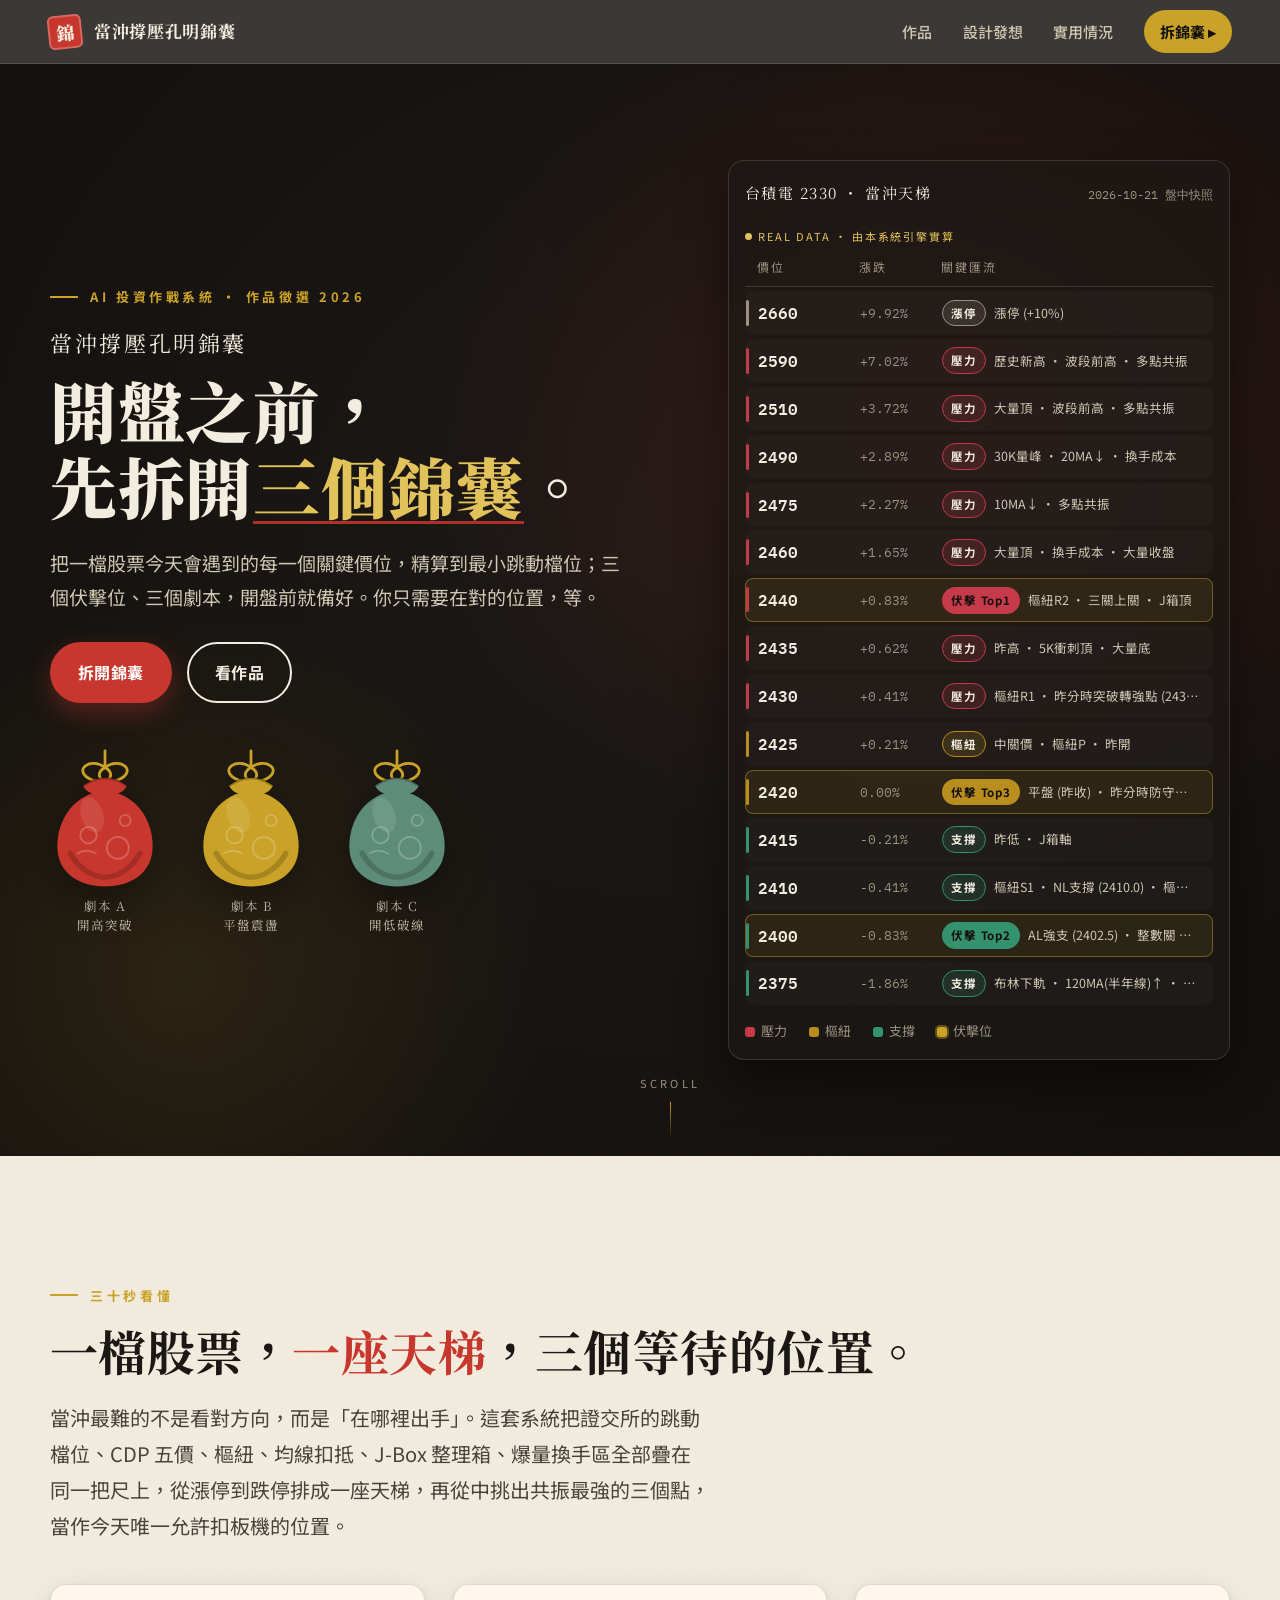
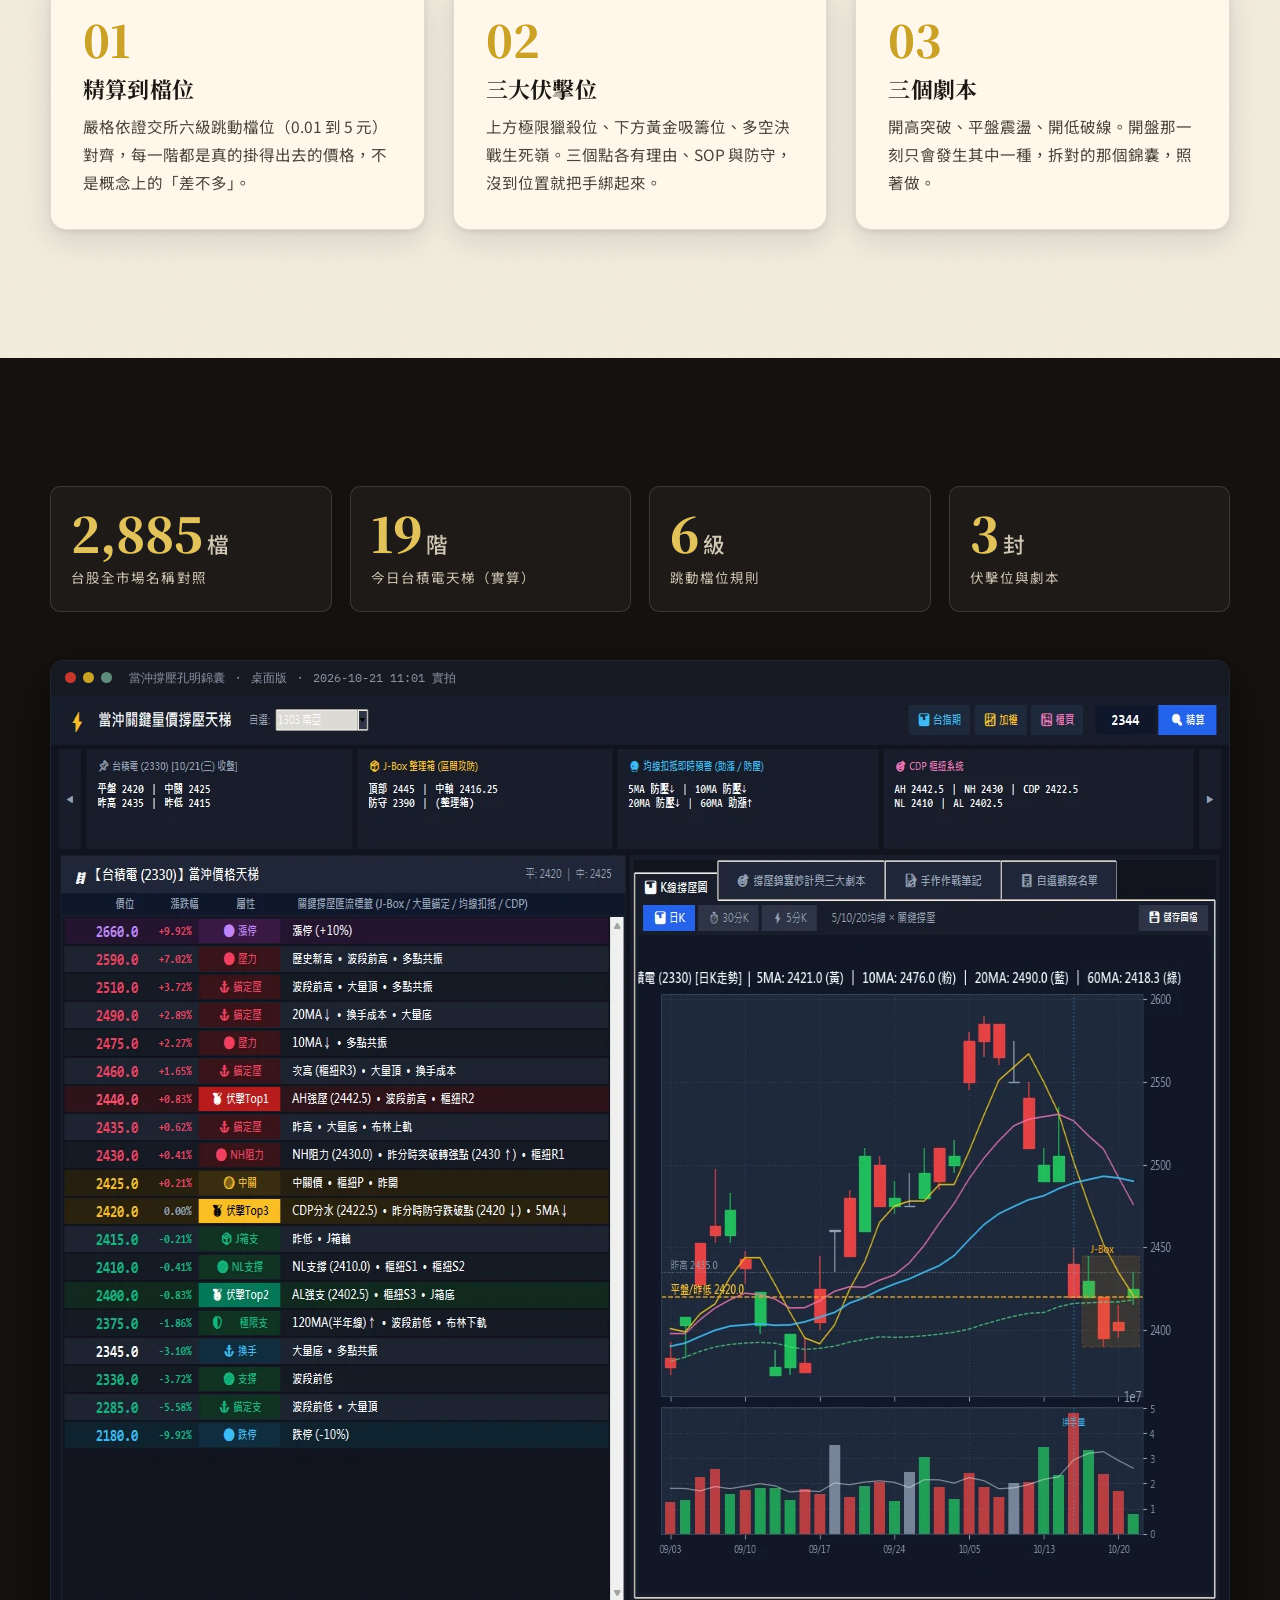
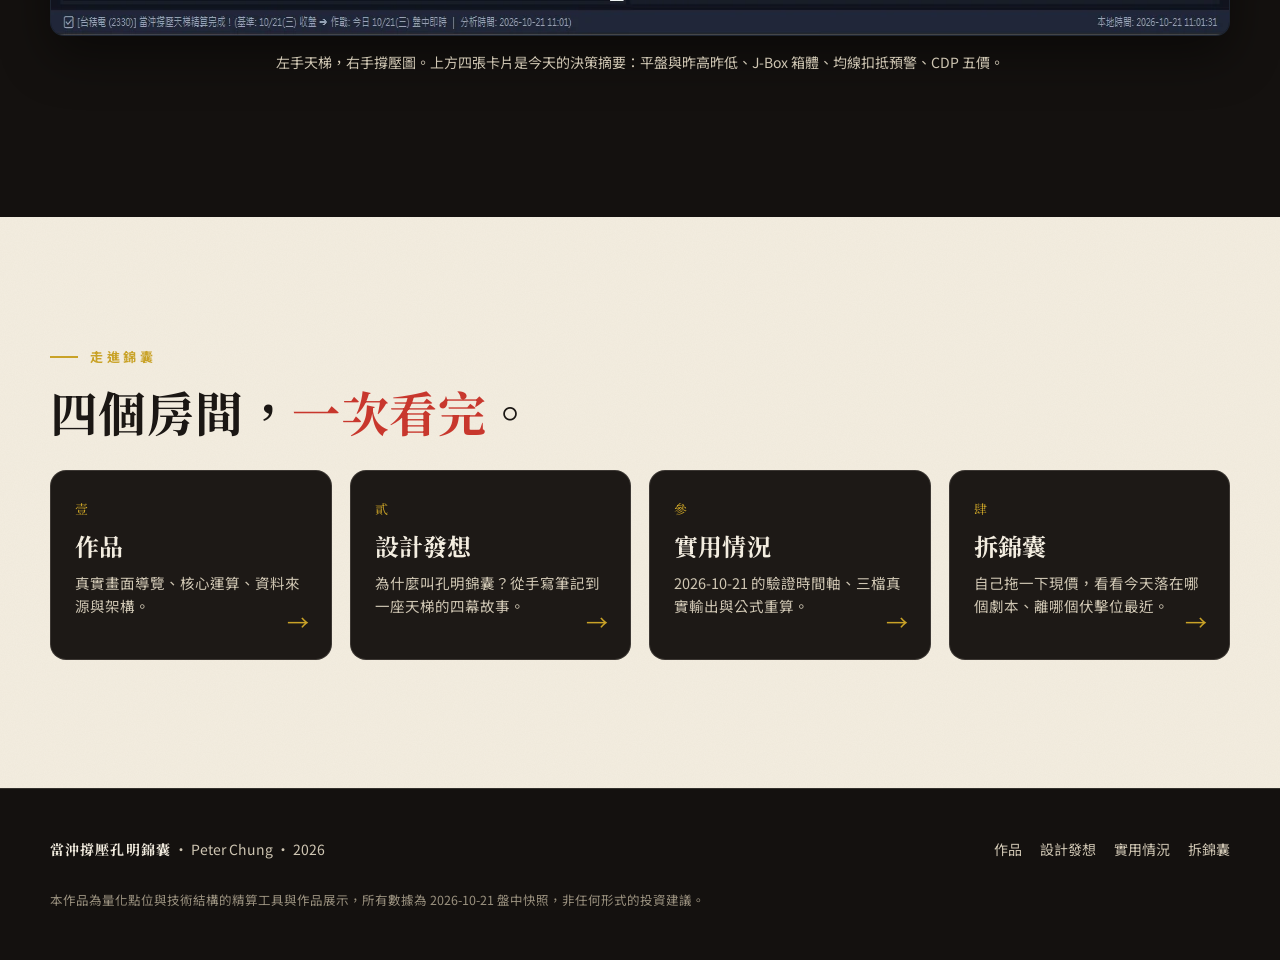
==== index.html @ 6f2b3c88 "當沖撐壓孔明錦囊：作品徵選網站首版 Co-Authored-By: Claude Fable 5.1 <noreply@anthropic.com>" ====
<!doctype html>
<html lang="zh-Hant">
<head>
  <meta charset="utf-8">
  <meta name="viewport" content="width=device-width, initial-scale=1">
  <title>當沖撐壓孔明錦囊</title>
  <meta name="description" content="開盤之前，先拆開三個錦囊。把台股當沖的關鍵價位精算到最小跳動檔位，三大伏擊位、三個劇本，開盤前就備好。Peter Chung 作品。">
  <meta property="og:type" content="website">
  <meta property="og:title" content="當沖撐壓孔明錦囊｜開盤之前，先拆開三個錦囊">
  <meta property="og:description" content="把台股當沖的關鍵價位精算到最小跳動檔位；三大伏擊位、三個劇本，開盤前就備好。">
  <meta property="og:image" content="https://jszhongisbest.github.io/kongming-pouch/assets/img/og.png">
  <meta property="og:url" content="https://jszhongisbest.github.io/kongming-pouch/">
  <meta name="twitter:card" content="summary_large_image">
  <meta name="theme-color" content="#14110f">
  <link rel="icon" href="favicon.svg" type="image/svg+xml">
  <link rel="preconnect" href="https://fonts.googleapis.com">
  <link rel="preconnect" href="https://fonts.gstatic.com" crossorigin>
  <link href="https://fonts.googleapis.com/css2?family=Noto+Serif+TC:wght@700;900&family=Noto+Sans+TC:wght@400;500;700&family=IBM+Plex+Mono:wght@400;500;600&display=swap" rel="stylesheet">
  <link rel="stylesheet" href="assets/css/style.css">
</head>
<body data-page="home">
<svg width="0" height="0" style="position:absolute" aria-hidden="true">
  <symbol id="pouch" viewBox="0 0 120 150">
    <path d="M60 6v16" stroke="#c9a227" stroke-width="3" stroke-linecap="round" fill="none"/>
    <path d="M60 24c-16-11-34 2-18 12 16 10 34-2 18-12zm0 0c16-11 34 2 18 12-16 10-34-2-18-12z" fill="none" stroke="#c9a227" stroke-width="3"/>
    <path d="M36 44q24-17 48 0q-5 11-24 11t-24-11z" fill="currentColor"/>
    <path d="M60 50c-34 2-52 32-52 60 0 30 24 44 52 44s52-14 52-44c0-28-18-58-52-60z" fill="currentColor"/>
    <path d="M36 44q24-17 48 0" fill="none" stroke="rgba(0,0,0,.28)" stroke-width="3"/>
    <path d="M22 118c10 18 26 26 38 26s28-8 38-26" fill="none" stroke="rgba(0,0,0,.18)" stroke-width="6" stroke-linecap="round"/>
    <g fill="none" stroke="rgba(255,255,255,.22)" stroke-width="2">
      <circle cx="42" cy="98" r="9"/><circle cx="74" cy="112" r="12"/><circle cx="82" cy="82" r="6"/><path d="M30 118q10-6 20 0" stroke-linecap="round"/>
    </g>
    <ellipse cx="46" cy="76" rx="12" ry="20" fill="rgba(255,255,255,.1)" transform="rotate(-18 46 76)"/>
  </symbol>
</svg>

<header class="nav">
  <a class="nav__brand" href="index.html"><span class="nav__seal">錦</span><span class="nav__name">當沖撐壓孔明錦囊</span></a>
  <nav class="nav__links" id="navLinks" aria-label="主選單">
    <a href="work.html" data-nav="work">作品</a>
    <a href="concept.html" data-nav="concept">設計發想</a>
    <a href="usage.html" data-nav="usage">實用情況</a>
    <a href="play.html" data-nav="play" class="nav__cta">拆錦囊 ▸</a>
  </nav>
  <button class="nav__burger" id="navBurger" aria-label="開啟選單" aria-expanded="false" aria-controls="navLinks"><span></span><span></span><span></span></button>
</header>
<div class="nav-spacer"></div>

<main>
  <!-- 封面 -->
  <section class="hero sec--ink">
    <div class="ink-blot" aria-hidden="true"></div>
    <div class="wrap hero__grid">
      <div>
        <p class="eyebrow">AI 投資作戰系統 ・ 作品徵選 2026</p>
        <p class="hero__name">當沖撐壓孔明錦囊</p>
        <h1 class="hero__title">
          <span class="line"><span>開盤之前，</span></span>
          <span class="line"><span>先拆開<em>三個錦囊</em>。</span></span>
        </h1>
        <p class="hero__sub">把一檔股票今天會遇到的每一個關鍵價位，精算到最小跳動檔位；三個伏擊位、三個劇本，開盤前就備好。你只需要在對的位置，等。</p>
        <div class="hero__cta">
          <a class="btn btn--cinnabar" href="play.html">拆開錦囊</a>
          <a class="btn btn--ghost" href="work.html">看作品</a>
        </div>
        <div class="pouches" aria-label="三個劇本">
          <div class="pouch-wrap"><svg class="pouch pouch--cinnabar"><use href="#pouch"/></svg><small>劇本 A<br>開高突破</small></div>
          <div class="pouch-wrap"><svg class="pouch pouch--gold"><use href="#pouch"/></svg><small>劇本 B<br>平盤震盪</small></div>
          <div class="pouch-wrap"><svg class="pouch pouch--celadon"><use href="#pouch"/></svg><small>劇本 C<br>開低破線</small></div>
        </div>
      </div>
      <div class="hero__ladder" aria-label="台積電當沖天梯">
        <div class="hero__ladder-title">台積電 2330 ・ 當沖天梯 <span>2026-10-21 盤中快照</span></div>
        <div class="tag-live" style="margin-bottom:10px"><i></i>REAL DATA ・ 由本系統引擎實算</div>
        <div class="ladder" data-ladder="2330" data-now data-delay="1200" data-limit="15" data-max-tags="3"></div>
        <div class="legend">
          <span><i style="background:var(--d-res)"></i>壓力</span>
          <span><i style="background:var(--d-piv)"></i>樞紐</span>
          <span><i style="background:var(--d-sup)"></i>支撐</span>
          <span><i style="background:var(--gold);box-shadow:0 0 0 2px rgba(201,162,39,.4)"></i>伏擊位</span>
        </div>
      </div>
    </div>
    <div class="scroll-hint" aria-hidden="true">SCROLL</div>
  </section>

  <!-- 三十秒看懂 -->
  <section class="sec sec--paper paper-tex">
    <div class="wrap">
      <p class="eyebrow reveal">三十秒看懂</p>
      <h2 class="sec-title reveal">一檔股票，<em>一座天梯</em>，三個等待的位置。</h2>
      <p class="lede reveal" data-delay="1">當沖最難的不是看對方向，而是「在哪裡出手」。這套系統把證交所的跳動檔位、CDP 五價、樞紐、均線扣抵、J-Box 整理箱、爆量換手區全部疊在同一把尺上，從漲停到跌停排成一座天梯，再從中挑出共振最強的三個點，當作今天唯一允許扣板機的位置。</p>
      <div class="grid grid--3" style="margin-top:40px">
        <div class="card feature reveal" data-delay="1">
          <span class="feature__num">01</span>
          <h3>精算到檔位</h3>
          <p>嚴格依證交所六級跳動檔位（0.01 到 5 元）對齊，每一階都是真的掛得出去的價格，不是概念上的「差不多」。</p>
        </div>
        <div class="card feature reveal" data-delay="2">
          <span class="feature__num">02</span>
          <h3>三大伏擊位</h3>
          <p>上方極限獵殺位、下方黃金吸籌位、多空決戰生死嶺。三個點各有理由、SOP 與防守，沒到位置就把手綁起來。</p>
        </div>
        <div class="card feature reveal" data-delay="3">
          <span class="feature__num">03</span>
          <h3>三個劇本</h3>
          <p>開高突破、平盤震盪、開低破線。開盤那一刻只會發生其中一種，拆對的那個錦囊，照著做。</p>
        </div>
      </div>
    </div>
  </section>

  <!-- 實拍與數字 -->
  <section class="sec sec--ink">
    <div class="wrap">
      <div class="stats reveal">
        <div class="stat"><div class="stat__v"><span data-count="2888">0</span><small>檔</small></div><div class="stat__k">台股全市場名稱對照</div></div>
        <div class="stat"><div class="stat__v"><span data-count="19">0</span><small>階</small></div><div class="stat__k">今日台積電天梯（實算）</div></div>
        <div class="stat"><div class="stat__v"><span data-count="6">0</span><small>級</small></div><div class="stat__k">跳動檔位規則</div></div>
        <div class="stat"><div class="stat__v"><span data-count="3">0</span><small>封</small></div><div class="stat__k">伏擊位與劇本</div></div>
      </div>
      <div class="reveal" style="margin-top:48px">
        <div class="window">
          <div class="window__bar"><i></i><i></i><i></i><span>當沖撐壓孔明錦囊 ・ 桌面版 ・ 2026-10-21 11:01 實拍</span></div>
          <img src="assets/img/hero_app.webp" alt="桌面版主畫面：左側為台積電當沖價格天梯，右側為日 K 撐壓圖與均線" width="1500" height="940" loading="lazy">
        </div>
        <p class="muted" style="text-align:center;margin-top:14px;font-size:14px">左手天梯，右手撐壓圖。上方四張卡片是今天的決策摘要：平盤與昨高昨低、J-Box 箱體、均線扣抵預警、CDP 五價。</p>
      </div>
    </div>
  </section>

  <!-- 入口 -->
  <section class="sec sec--paper paper-tex">
    <div class="wrap">
      <p class="eyebrow reveal">走進錦囊</p>
      <h2 class="sec-title reveal">四個房間，<em>一次看完</em>。</h2>
      <div class="portal reveal" data-delay="1" style="margin-top:28px">
        <a href="work.html"><span class="portal__k">壹</span><h3>作品</h3><p>真實畫面導覽、核心運算、資料來源與架構。</p></a>
        <a href="concept.html"><span class="portal__k">貳</span><h3>設計發想</h3><p>為什麼叫孔明錦囊？從手寫筆記到一座天梯的四幕故事。</p></a>
        <a href="usage.html"><span class="portal__k">參</span><h3>實用情況</h3><p>2026-10-21 的驗證時間軸、三檔真實輸出與公式重算。</p></a>
        <a href="play.html"><span class="portal__k">肆</span><h3>拆錦囊</h3><p>自己拖一下現價，看看今天落在哪個劇本、離哪個伏擊位最近。</p></a>
      </div>
    </div>
  </section>
</main>

<footer class="footer">
  <div class="wrap">
    <div><b>當沖撐壓孔明錦囊</b> ・ Peter Chung ・ 2026</div>
    <nav><a href="work.html">作品</a><a href="concept.html">設計發想</a><a href="usage.html">實用情況</a><a href="play.html">拆錦囊</a></nav>
    <p class="disclaimer">本作品為量化點位與技術結構的精算工具與作品展示，所有數據為 2026-10-21 盤中快照，非任何形式的投資建議。</p>
  </div>
</footer>

<script src="assets/data/ladders.js"></script>
<script src="assets/js/main.js"></script>
</body>
</html>
---- assets/css/style.css ----
/* ==========================================================================
   當沖撐壓孔明錦囊 — 設計系統
   墨 / 宣紙 / 朱砂 / 金箔 / 青瓷
   ========================================================================== */

:root {
  --ink: #14110f;
  --ink-2: #1d1916;
  --ink-3: #2a2521;
  --ink-4: #3a332d;
  --paper: #f3ede0;
  --paper-2: #eae2d0;
  --paper-3: #ddd3bd;
  --cinnabar: #c8372d;
  --cinnabar-2: #a62b23;
  --cinnabar-soft: #f1d6d2;
  --gold: #c9a227;
  --gold-2: #e2c25a;
  --gold-soft: #f0e6c2;
  --celadon: #5e8c7a;
  --celadon-2: #7fae9a;
  --celadon-soft: #d6e4dc;
  --mute: #6b645c;
  --mute-2: #9a917f;
  --line: rgba(20, 17, 15, 0.12);
  --line-ink: rgba(243, 237, 224, 0.14);

  /* 資料識別色（天梯用，經 dataviz 驗證器檢查）：墨面 / 宣紙面 */
  --d-res: #c73a4a;
  --d-piv: #b98e1e;
  --d-sup: #35926e;
  --dl-res: #c8372d;
  --dl-piv: #b08418;
  --dl-sup: #2a8a66;

  --text: #1b1714;
  --text-2: #4a433c;
  --text-on-ink: #f3ede0;
  --text-on-ink-2: #cfc6b3;

  --serif: "Noto Serif TC", "Songti TC", "PMingLiU", serif;
  --sans: "Noto Sans TC", "PingFang TC", "Microsoft JhengHei", sans-serif;
  --mono: "IBM Plex Mono", "Consolas", monospace;

  --maxw: 1180px;
  --gutter: clamp(16px, 4vw, 48px);
  --r: 16px;
  --r-sm: 10px;
  --ease: cubic-bezier(0.2, 0.7, 0.2, 1);
  --shadow: 0 10px 30px rgba(20, 17, 15, 0.12), 0 2px 6px rgba(20, 17, 15, 0.08);
  --shadow-ink: 0 20px 50px rgba(0, 0, 0, 0.45);
  --nav-h: 64px;
}

/* ---------- 基礎 ---------- */
*, *::before, *::after { box-sizing: border-box; }
html { scroll-behavior: smooth; -webkit-text-size-adjust: 100%; }
body {
  margin: 0;
  font-family: var(--sans);
  font-size: 17px;
  line-height: 1.8;
  color: var(--text);
  background: var(--paper);
  overflow-x: hidden;
  -webkit-font-smoothing: antialiased;
}
img, svg { max-width: 100%; display: block; }
a { color: inherit; text-decoration: none; }
button { font: inherit; cursor: pointer; }
h1, h2, h3, h4 { font-family: var(--serif); font-weight: 700; line-height: 1.25; margin: 0 0 0.5em; letter-spacing: 0.01em; }
h1 { font-weight: 900; }
p { margin: 0 0 1em; }
.wrap { width: min(100% - var(--gutter) * 2, var(--maxw)); margin-inline: auto; }
.wrap--narrow { width: min(100% - var(--gutter) * 2, 820px); margin-inline: auto; }
.mono { font-family: var(--mono); font-variant-numeric: tabular-nums; }
.sr-only { position: absolute; width: 1px; height: 1px; overflow: hidden; clip: rect(0 0 0 0); white-space: nowrap; }

::selection { background: var(--gold-2); color: var(--ink); }

/* 宣紙紋理 */
.paper-tex { position: relative; }
.paper-tex::before {
  content: ""; position: absolute; inset: 0; pointer-events: none; z-index: 0;
  opacity: 0.35; mix-blend-mode: multiply;
  background-image: url("data:image/svg+xml,%3Csvg xmlns='http://www.w3.org/2000/svg' width='220' height='220'%3E%3Cfilter id='n'%3E%3CfeTurbulence type='fractalNoise' baseFrequency='0.9' numOctaves='2' stitchTiles='stitch'/%3E%3CfeColorMatrix values='0 0 0 0 0.55 0 0 0 0 0.5 0 0 0 0 0.42 0 0 0 0.18 0'/%3E%3C/filter%3E%3Crect width='100%25' height='100%25' filter='url(%23n)'/%3E%3C/svg%3E");
}
.paper-tex > * { position: relative; z-index: 1; }

/* ---------- 段落容器 ---------- */
.sec { padding-block: clamp(64px, 10vw, 128px); }
.sec--tight { padding-block: clamp(40px, 6vw, 80px); }
.sec--ink { background: var(--ink); color: var(--text-on-ink); }
.sec--ink h1, .sec--ink h2, .sec--ink h3 { color: var(--paper); }
.sec--ink .muted { color: var(--text-on-ink-2); }
.sec--paper { background: var(--paper); }
.sec--paper2 { background: var(--paper-2); }
.muted { color: var(--text-2); }

.eyebrow {
  font-family: var(--sans); font-weight: 700; font-size: 13px; letter-spacing: 0.28em;
  text-transform: uppercase; color: var(--gold); margin-bottom: 14px; display: flex; align-items: center; gap: 12px;
}
.eyebrow::before { content: ""; width: 28px; height: 2px; background: var(--gold); }
.sec-title { font-size: clamp(28px, 4.2vw, 48px); margin-bottom: 0.4em; }
.sec-title em { font-style: normal; color: var(--cinnabar); }
.sec--ink .sec-title em { color: var(--gold-2); }
.lede { font-size: clamp(17px, 1.6vw, 20px); max-width: 60ch; color: var(--text-2); }
.sec--ink .lede { color: var(--text-on-ink-2); }

/* ---------- 導覽 ---------- */
.nav {
  position: fixed; inset: 0 0 auto 0; height: var(--nav-h); z-index: 50;
  display: flex; align-items: center; justify-content: space-between;
  padding-inline: var(--gutter);
  background: rgba(20, 17, 15, 0.82); backdrop-filter: blur(14px); -webkit-backdrop-filter: blur(14px);
  color: var(--paper); border-bottom: 1px solid var(--line-ink);
}
.nav__brand { display: flex; align-items: center; gap: 12px; font-family: var(--serif); font-weight: 700; font-size: 17px; letter-spacing: 0.04em; }
.nav__seal {
  display: grid; place-items: center; width: 34px; height: 34px; border-radius: 6px;
  background: var(--cinnabar); color: var(--paper); font-family: var(--serif); font-weight: 900; font-size: 18px;
  box-shadow: inset 0 0 0 2px rgba(255, 255, 255, 0.25); transform: rotate(-6deg);
}
.nav__links { display: flex; align-items: center; gap: clamp(14px, 2.4vw, 34px); font-size: 15px; font-weight: 500; }
.nav__links a { position: relative; padding: 6px 0; color: var(--text-on-ink-2); transition: color 0.25s; }
.nav__links a::after { content: ""; position: absolute; left: 0; right: 0; bottom: 0; height: 2px; background: var(--gold); transform: scaleX(0); transform-origin: left; transition: transform 0.35s var(--ease); }
.nav__links a:hover, .nav__links a[aria-current="page"] { color: var(--paper); }
.nav__links a[aria-current="page"]::after { transform: scaleX(1); }
.nav__links .nav__cta {
  color: var(--ink); background: var(--gold); padding: 8px 16px; border-radius: 999px; font-weight: 700;
  transition: transform 0.3s var(--ease), background 0.3s;
}
.nav__links .nav__cta::after { display: none; }
.nav__links .nav__cta:hover { background: var(--gold-2); transform: translateY(-1px); color: var(--ink); }
.nav__burger { display: none; width: 44px; height: 44px; border: 0; background: transparent; flex-direction: column; justify-content: center; align-items: center; gap: 5px; }
.nav__burger span { width: 22px; height: 2px; background: var(--paper); transition: transform 0.3s var(--ease), opacity 0.2s; }
.nav-spacer { height: var(--nav-h); }

@media (max-width: 820px) {
  .nav__burger { display: flex; }
  .nav__links {
    position: fixed; inset: var(--nav-h) 0 0 0; background: var(--ink); flex-direction: column; justify-content: center;
    gap: 28px; font-family: var(--serif); font-size: 28px; transform: translateX(100%); transition: transform 0.4s var(--ease);
  }
  .nav-open .nav__links { transform: none; }
  .nav-open .nav__burger span:nth-child(1) { transform: translateY(7px) rotate(45deg); }
  .nav-open .nav__burger span:nth-child(2) { opacity: 0; }
  .nav-open .nav__burger span:nth-child(3) { transform: translateY(-7px) rotate(-45deg); }
  .nav-open { overflow: hidden; }
}

/* ---------- 按鈕 ---------- */
.btn {
  display: inline-flex; align-items: center; gap: 10px; padding: 14px 26px; border-radius: 999px;
  font-weight: 700; font-size: 16px; letter-spacing: 0.04em; border: 2px solid transparent;
  transition: transform 0.3s var(--ease), box-shadow 0.3s, background 0.3s, color 0.3s;
}
.btn:hover { transform: translateY(-2px); }
.btn:active { transform: translateY(0); }
.btn--cinnabar { background: var(--cinnabar); color: #fff; box-shadow: 0 10px 24px rgba(200, 55, 45, 0.35); }
.btn--cinnabar:hover { background: var(--cinnabar-2); }
.btn--ghost { border-color: currentColor; background: transparent; }
.btn--gold { background: var(--gold); color: var(--ink); }
.btn--gold:hover { background: var(--gold-2); }
.btn--sm { padding: 9px 16px; font-size: 14px; }

/* ---------- 朱印 ---------- */
.seal {
  display: inline-grid; place-items: center; padding: 6px 8px; border: 3px solid var(--cinnabar); border-radius: 5px 7px 4px 8px;
  color: var(--cinnabar); font-family: var(--serif); font-weight: 900; font-size: 18px; line-height: 1.05; letter-spacing: 0.05em;
  writing-mode: vertical-rl; text-orientation: upright; transform: rotate(-6deg);
  background: rgba(200, 55, 45, 0.06); box-shadow: inset 0 0 0 1px rgba(200, 55, 45, 0.35);
  mask-image: url("data:image/svg+xml,%3Csvg xmlns='http://www.w3.org/2000/svg' width='80' height='80'%3E%3Cfilter id='f'%3E%3CfeTurbulence baseFrequency='0.8' numOctaves='3'/%3E%3CfeColorMatrix values='0 0 0 0 1 0 0 0 0 1 0 0 0 0 1 0 0 0 7 -2.2'/%3E%3C/filter%3E%3Crect width='100%25' height='100%25' filter='url(%23f)'/%3E%3C/svg%3E"), linear-gradient(#000, #000);
  mask-composite: add; -webkit-mask-composite: source-over;
}
.seal--inline { writing-mode: horizontal-tb; text-orientation: mixed; padding: 4px 10px; font-size: 15px; }
.seal--big { font-size: 28px; padding: 10px 12px; border-width: 4px; }
.seal.is-in { animation: stamp 0.55s var(--ease) both; }
@keyframes stamp { 0% { transform: rotate(-6deg) scale(1.7); opacity: 0; } 60% { transform: rotate(-6deg) scale(0.96); opacity: 1; } 100% { transform: rotate(-6deg) scale(1); opacity: 1; } }

/* ---------- 卡片 ---------- */
.card {
  background: #fff8ea; border: 1px solid var(--line); border-radius: var(--r); padding: clamp(20px, 3vw, 32px);
  box-shadow: var(--shadow); position: relative; overflow: hidden;
}
.sec--ink .card { background: var(--ink-2); border-color: var(--line-ink); box-shadow: var(--shadow-ink); color: var(--text-on-ink); }
.card--accent::before { content: ""; position: absolute; left: 0; top: 0; bottom: 0; width: 5px; background: var(--accent, var(--cinnabar)); }
.grid { display: grid; gap: clamp(16px, 2.4vw, 28px); }
.grid > * { min-width: 0; }
.grid--3 { grid-template-columns: repeat(3, 1fr); }
.grid--2 { grid-template-columns: repeat(2, 1fr); }
.grid--4 { grid-template-columns: repeat(4, 1fr); }
@media (max-width: 900px) { .grid--3, .grid--4 { grid-template-columns: 1fr 1fr; } }
@media (max-width: 600px) { .grid--3, .grid--2, .grid--4 { grid-template-columns: 1fr; } }

.feature { display: flex; flex-direction: column; gap: 10px; }
.feature__num { font-family: var(--serif); font-weight: 900; font-size: 44px; line-height: 1; color: var(--gold); }
.feature h3 { font-size: 22px; margin: 4px 0 0; }
.feature p { color: var(--text-2); margin: 0; font-size: 15.5px; }
.sec--ink .feature p { color: var(--text-on-ink-2); }

/* ---------- 入口卡 ---------- */
.portal { display: grid; grid-template-columns: repeat(4, 1fr); gap: 18px; }
@media (max-width: 900px) { .portal { grid-template-columns: 1fr 1fr; } }
@media (max-width: 520px) { .portal { grid-template-columns: 1fr; } }
.portal a {
  display: flex; flex-direction: column; gap: 10px; padding: 26px 24px; min-height: 190px; border-radius: var(--r);
  background: var(--ink-2); border: 1px solid var(--line-ink); color: var(--paper);
  transition: transform 0.35s var(--ease), border-color 0.35s, background 0.35s; position: relative; overflow: hidden;
}
.portal a::after { content: "→"; position: absolute; right: 22px; bottom: 18px; font-size: 22px; color: var(--gold); transition: transform 0.35s var(--ease); }
.portal a:hover { transform: translateY(-6px); border-color: var(--gold); background: var(--ink-3); }
.portal a:hover::after { transform: translateX(6px); }
.portal .portal__k { font-family: var(--serif); font-size: 13px; letter-spacing: 0.3em; color: var(--gold); }
.portal h3 { font-size: 24px; margin: 0; }
.portal p { margin: 0; color: var(--text-on-ink-2); font-size: 14.5px; line-height: 1.6; }

/* ---------- 錦囊 ---------- */
.pouch { width: 100%; height: auto; filter: drop-shadow(0 14px 22px rgba(0, 0, 0, 0.35)); }
.pouch--cinnabar { color: var(--cinnabar); }
.pouch--gold { color: var(--gold); }
.pouch--celadon { color: var(--celadon); }
.pouches { display: flex; gap: clamp(12px, 3vw, 36px); align-items: flex-end; margin-top: 36px; }
.pouches .pouch-wrap { width: clamp(64px, 9vw, 110px); position: relative; text-align: center; }
.pouches .pouch-wrap small { display: block; margin-top: 8px; font-family: var(--serif); font-size: 12.5px; letter-spacing: 0.08em; line-height: 1.5; color: var(--text-on-ink-2); white-space: nowrap; }
.pouch-wrap .pouch { animation: sway 5.5s ease-in-out infinite; transform-origin: 50% 0; }
.pouch-wrap:nth-child(2) .pouch { animation-delay: -1.8s; }
.pouch-wrap:nth-child(3) .pouch { animation-delay: -3.4s; }
@keyframes sway { 0%, 100% { transform: rotate(-3deg) translateY(0); } 50% { transform: rotate(3deg) translateY(-6px); } }

/* 可拆開的錦囊卡 */
.pouch-card { perspective: 1400px; min-height: 420px; }
.pouch-card__inner { position: relative; width: 100%; height: 100%; min-height: inherit; transform-style: preserve-3d; transition: transform 0.9s var(--ease); }
.pouch-card.open .pouch-card__inner { transform: rotateY(180deg); }
.pouch-card__face {
  position: absolute; inset: 0; backface-visibility: hidden; -webkit-backface-visibility: hidden; border-radius: var(--r);
  display: flex; flex-direction: column; padding: 26px;
}
.pouch-card__front {
  align-items: center; justify-content: center; text-align: center; gap: 14px; cursor: pointer;
  background: linear-gradient(160deg, var(--ink-2), var(--ink-3)); border: 1px solid var(--line-ink); color: var(--paper);
  transition: border-color 0.3s;
}
.pouch-card__front:hover { border-color: var(--gold); }
.pouch-card.is-hot .pouch-card__front { border-color: var(--gold); box-shadow: 0 0 0 3px rgba(201, 162, 39, 0.28), var(--shadow-ink); }
.pouch-card.is-hot .pouch-card__front::after { content: "現價在這個劇本"; position: absolute; top: 14px; right: 14px; font-size: 11.5px; letter-spacing: 0.12em; color: var(--ink); background: var(--gold); padding: 4px 10px; border-radius: 999px; font-weight: 700; }
.pouch-card__front .pouch { width: 120px; }
.pouch-card__front h3 { margin: 10px 0 0; font-size: 26px; }
.pouch-card__front p { margin: 0; color: var(--text-on-ink-2); font-size: 14.5px; }
.pouch-card__front .hint { margin-top: auto; font-size: 13px; letter-spacing: 0.2em; color: var(--gold); }
.pouch-card__back {
  transform: rotateY(180deg); background: #fff8ea; color: var(--text); border-top: 6px solid var(--accent, var(--cinnabar));
  gap: 10px; overflow: auto;
}
.pouch-card__back h3 { font-size: 22px; margin: 0; display: flex; gap: 10px; align-items: center; }
.pouch-card__back .kv { display: grid; grid-template-columns: 64px 1fr; gap: 6px 12px; font-size: 14.5px; line-height: 1.65; }
.pouch-card__back .kv b { color: var(--accent, var(--cinnabar)); font-family: var(--serif); }
.pouch-card__back .close { margin-top: auto; align-self: flex-end; }

/* ---------- 天梯 ---------- */
.ladder { display: flex; flex-direction: column; gap: 4px; font-family: var(--mono); font-variant-numeric: tabular-nums; }
.ladder__head { display: grid; grid-template-columns: 92px 72px 1fr; gap: 10px; padding: 0 12px 8px; font-family: var(--sans); font-size: 12px; letter-spacing: 0.16em; color: var(--mute-2); border-bottom: 1px solid var(--line-ink); }
.rung {
  display: grid; grid-template-columns: 92px 72px 1fr; gap: 10px; align-items: center; padding: 7px 12px; border-radius: 8px;
  background: rgba(255, 255, 255, 0.025); border: 1px solid transparent; position: relative;
  opacity: 0; transform: translateX(-14px);
}
.ladder.is-built .rung { animation: rungIn 0.55s var(--ease) both; animation-delay: calc(var(--i, 0) * 60ms); }
@keyframes rungIn { to { opacity: 1; transform: none; } }
.rung__price { font-weight: 600; font-size: 15.5px; color: var(--paper); }
.rung__pct { font-size: 12.5px; color: var(--mute-2); }
.rung__meta { display: flex; align-items: center; gap: 8px; min-width: 0; font-family: var(--sans); }
.rung__type { flex: none; font-size: 11.5px; font-weight: 700; letter-spacing: 0.08em; padding: 2px 8px; border-radius: 999px; border: 1px solid var(--c); color: var(--paper); background: color-mix(in srgb, var(--c) 18%, transparent); }
.rung__tags { font-size: 12.5px; color: var(--text-on-ink-2); white-space: nowrap; overflow: hidden; text-overflow: ellipsis; min-width: 0; }
.rung::before { content: ""; position: absolute; left: 0; top: 8px; bottom: 8px; width: 3px; border-radius: 3px; background: var(--c); }
.rung { --c: var(--mute-2); }
.rung--resistance { --c: var(--d-res); }
.rung--support { --c: var(--d-sup); }
.rung--pivot, .rung--neutral { --c: var(--d-piv); }
.rung--ambush { background: rgba(201, 162, 39, 0.1); border-color: rgba(201, 162, 39, 0.45); }
.rung--ambush .rung__type { background: var(--c); color: var(--ink); border-color: transparent; }
.rung--current { outline: 2px dashed var(--gold); outline-offset: 2px; }
.ladder--paper .rung__price { color: var(--text); }
.ladder--paper .rung__tags { color: var(--text-2); }
.ladder--paper .rung__type { color: var(--text); }
.ladder--paper .rung { background: rgba(20, 17, 15, 0.03); --c: var(--mute); }
.ladder--paper .ladder__head { border-color: var(--line); }
.ladder--paper .rung--resistance { --c: var(--dl-res); }
.ladder--paper .rung--support { --c: var(--dl-sup); }
.ladder--paper .rung--pivot, .ladder--paper .rung--neutral { --c: var(--dl-piv); }
.ladder--paper .rung--ambush .rung__type { color: var(--paper); }
.legend { display: flex; flex-wrap: wrap; gap: 14px 22px; font-size: 13px; color: var(--mute-2); margin-top: 14px; font-family: var(--sans); }
.legend i { display: inline-block; width: 10px; height: 10px; border-radius: 3px; margin-right: 6px; vertical-align: -1px; }
@media (max-width: 600px) {
  .ladder__head, .rung { grid-template-columns: 78px 60px 1fr; gap: 6px; padding-inline: 8px; }
  .rung__tags { display: none; }
}

/* ---------- 首頁 Hero ---------- */
.hero { position: relative; min-height: calc(100svh - var(--nav-h)); display: flex; align-items: center; overflow: hidden; padding-block: clamp(48px, 8vw, 96px); }
.ink-blot {
  position: absolute; inset: -20% -10% -10% -10%; pointer-events: none;
  background:
    radial-gradient(ellipse 60% 55% at 72% 40%, rgba(200, 55, 45, 0.16), transparent 60%),
    radial-gradient(ellipse 40% 45% at 20% 80%, rgba(201, 162, 39, 0.12), transparent 60%),
    radial-gradient(circle at 50% 50%, var(--ink-2), var(--ink) 70%);
  clip-path: circle(0% at 70% 45%); animation: blot 1.6s var(--ease) 0.1s forwards;
}
@keyframes blot { to { clip-path: circle(120% at 70% 45%); } }
.hero__grid { display: grid; grid-template-columns: 1.1fr 0.9fr; gap: clamp(28px, 5vw, 72px); align-items: center; position: relative; }
@media (max-width: 960px) { .hero__grid { grid-template-columns: 1fr; } }
.hero__title { font-size: clamp(38px, 5.2vw, 76px); line-height: 1.14; margin: 0 0 22px; letter-spacing: 0.01em; }
.hero__title .line { display: block; overflow: hidden; }
.hero__title .line > span { display: block; transform: translateY(110%); animation: rise 0.9s var(--ease) forwards; }
.hero__title .line:nth-child(2) > span { animation-delay: 0.18s; }
.hero__title em { font-style: normal; color: var(--gold-2); position: relative; }
.hero__title em::after { content: ""; position: absolute; left: 0; right: 0; bottom: 0.06em; height: 0.12em; background: var(--cinnabar); opacity: 0.85; transform: scaleX(0); transform-origin: left; animation: underline 0.7s var(--ease) 1.1s forwards; }
@keyframes rise { to { transform: none; } }
@keyframes underline { to { transform: scaleX(1); } }
.hero__name { font-family: var(--serif); font-size: clamp(18px, 2vw, 22px); color: var(--paper); margin: 0 0 10px; letter-spacing: 0.12em; opacity: 0; animation: fadeUp 0.8s var(--ease) 0.5s forwards; }
.hero__sub { font-size: clamp(16px, 1.5vw, 19px); color: var(--text-on-ink-2); max-width: 52ch; opacity: 0; animation: fadeUp 0.8s var(--ease) 0.65s forwards; }
.hero__cta { display: flex; flex-wrap: wrap; gap: 14px; margin-top: 28px; opacity: 0; animation: fadeUp 0.8s var(--ease) 0.8s forwards; }
.hero .pouches { opacity: 0; animation: fadeUp 0.9s var(--ease) 1s forwards; }
@keyframes fadeUp { from { opacity: 0; transform: translateY(16px); } to { opacity: 1; transform: none; } }
.hero__ladder {
  background: rgba(29, 25, 22, 0.75); border: 1px solid var(--line-ink); border-radius: var(--r); padding: 18px 16px 16px;
  box-shadow: var(--shadow-ink); backdrop-filter: blur(6px); opacity: 0; animation: fadeUp 0.9s var(--ease) 0.9s forwards;
}
.hero__ladder-title { display: flex; justify-content: space-between; align-items: baseline; font-family: var(--serif); font-size: 15px; letter-spacing: 0.1em; color: var(--paper); margin-bottom: 12px; }
.hero__ladder-title span { font-family: var(--mono); font-size: 12px; color: var(--mute-2); letter-spacing: 0; }
.tag-live { display: inline-flex; align-items: center; gap: 6px; font-family: var(--sans); font-size: 11px; letter-spacing: 0.18em; color: var(--gold-2); }
.tag-live i { width: 7px; height: 7px; border-radius: 50%; background: var(--gold-2); animation: pulse 1.6s infinite; }
@keyframes pulse { 50% { opacity: 0.25; } }

.scroll-hint { position: absolute; left: 50%; bottom: 18px; transform: translateX(-50%); font-size: 11px; letter-spacing: 0.3em; color: var(--mute-2); opacity: 0; animation: fadeUp 1s var(--ease) 1.6s forwards; }
.scroll-hint::after { content: ""; display: block; width: 1px; height: 36px; margin: 8px auto 0; background: linear-gradient(var(--gold), transparent); animation: drip 1.8s infinite; }
@keyframes drip { 0% { transform: scaleY(0); transform-origin: top; } 50% { transform: scaleY(1); transform-origin: top; } 51% { transform-origin: bottom; } 100% { transform: scaleY(0); transform-origin: bottom; } }

/* ---------- 大數字 ---------- */
.stats { display: grid; grid-template-columns: repeat(4, 1fr); gap: 18px; }
@media (max-width: 760px) { .stats { grid-template-columns: 1fr 1fr; } }
.stat { padding: 22px 20px; border-radius: var(--r-sm); background: rgba(255, 255, 255, 0.04); border: 1px solid var(--line-ink); }
.stat__v { font-family: var(--serif); font-weight: 900; font-size: clamp(32px, 4vw, 48px); line-height: 1; color: var(--gold-2); font-variant-numeric: tabular-nums; }
.stat__v small { font-size: 0.45em; margin-left: 4px; color: var(--text-on-ink-2); font-family: var(--sans); font-weight: 500; }
.stat__k { margin-top: 8px; font-size: 13.5px; letter-spacing: 0.08em; color: var(--text-on-ink-2); }

/* ---------- 截圖導覽（步進器） ---------- */
.tour { display: grid; grid-template-columns: 1.6fr 1fr; gap: clamp(18px, 3vw, 40px); align-items: start; }
@media (max-width: 960px) { .tour { grid-template-columns: 1fr; } }
.tour__stage { position: relative; border-radius: var(--r); overflow: hidden; background: #0b1220; box-shadow: var(--shadow-ink); aspect-ratio: 1920 / 1129; }
.tour__stage img { position: absolute; inset: 0; width: 100%; height: 100%; object-fit: cover; opacity: 0; transition: opacity 0.6s var(--ease); }
.tour__stage img.is-on { opacity: 1; }
.tour__spot {
  position: absolute; border: 3px solid var(--cinnabar); border-radius: 10px; pointer-events: none;
  box-shadow: 0 0 0 9999px rgba(11, 18, 32, 0.42), 0 0 24px rgba(200, 55, 45, 0.6);
  transition: all 0.7s var(--ease); opacity: 0;
}
.tour__spot.is-on { opacity: 1; }
.tour__spot .seal { position: absolute; right: -14px; top: -22px; font-size: 13px; padding: 3px 6px; background: var(--paper); }
.tour__steps { display: flex; flex-direction: column; gap: 8px; }
.tour__step {
  text-align: left; display: grid; grid-template-columns: 34px 1fr; gap: 12px; padding: 14px 16px; border-radius: var(--r-sm);
  border: 1px solid var(--line); background: transparent; color: inherit; transition: background 0.3s, border-color 0.3s;
}
.tour__step:hover { background: rgba(20, 17, 15, 0.04); }
.tour__step.is-on { background: #fff8ea; border-color: var(--cinnabar); box-shadow: var(--shadow); }
.tour__step b { font-family: var(--serif); font-size: 20px; color: var(--mute-2); line-height: 1.2; }
.tour__step.is-on b { color: var(--cinnabar); }
.tour__step h4 { margin: 0 0 2px; font-size: 16.5px; }
.tour__step p { margin: 0; font-size: 14px; color: var(--text-2); line-height: 1.6; }
.tour__bar { height: 3px; background: var(--line); border-radius: 3px; overflow: hidden; margin-top: 6px; }
.tour__bar i { display: block; height: 100%; width: 0; background: var(--cinnabar); }
.tour__step.is-on .tour__bar i { animation: bar var(--tour-dur, 5s) linear forwards; }
@keyframes bar { to { width: 100%; } }
.tour__ctrl { display: flex; gap: 8px; margin-top: 12px; }
.tour__ctrl button { width: 40px; height: 40px; border-radius: 50%; border: 1px solid var(--line); background: #fff8ea; font-size: 18px; }

/* ---------- 視窗框（截圖裝飾） ---------- */
.window { border-radius: 14px; overflow: hidden; box-shadow: var(--shadow-ink); border: 1px solid rgba(255, 255, 255, 0.08); background: #0b1220; }
.window__bar { height: 34px; display: flex; align-items: center; gap: 7px; padding: 0 14px; background: #171a22; }
.window__bar i { width: 11px; height: 11px; border-radius: 50%; background: #3a3f4c; }
.window__bar i:nth-child(1) { background: var(--cinnabar); } .window__bar i:nth-child(2) { background: var(--gold); } .window__bar i:nth-child(3) { background: var(--celadon); }
.window__bar span { margin-left: 10px; font-size: 12px; color: #8b93a7; font-family: var(--mono); }

/* ---------- 筆記紙 / 打字機 ---------- */
.note {
  background: #fff9ec; border: 1px solid var(--line); border-radius: 6px; padding: 22px 24px; position: relative;
  background-image: repeating-linear-gradient(transparent 0 31px, rgba(20, 17, 15, 0.07) 31px 32px); background-size: 100% 32px;
  box-shadow: var(--shadow);
}
.note::before { content: ""; position: absolute; left: 44px; top: 0; bottom: 0; width: 1px; background: rgba(200, 55, 45, 0.35); }
.note { min-width: 0; }
.note pre { margin: 0; padding-left: 28px; font-family: var(--mono); font-size: 12.5px; line-height: 32px; white-space: pre-wrap; word-break: break-word; overflow-wrap: anywhere; color: var(--text); max-height: 560px; overflow-y: auto; scrollbar-width: thin; }
.type-cursor::after { content: "▍"; color: var(--cinnabar); animation: pulse 0.9s infinite; }
.note--ink { background: var(--ink-2); background-image: repeating-linear-gradient(transparent 0 31px, rgba(243, 237, 224, 0.07) 31px 32px); border-color: var(--line-ink); color: var(--text-on-ink); }
.note--ink pre { color: var(--text-on-ink); }

/* ---------- 時間軸 ---------- */
.timeline { position: relative; padding-left: 34px; display: flex; flex-direction: column; gap: 26px; }
.timeline::before { content: ""; position: absolute; left: 9px; top: 6px; bottom: 6px; width: 2px; background: linear-gradient(var(--gold), var(--cinnabar)); }
.tl { position: relative; }
.tl::before { content: ""; position: absolute; left: -34px; top: 8px; width: 20px; height: 20px; border-radius: 50%; background: var(--paper); border: 4px solid var(--gold); box-shadow: 0 0 0 4px var(--paper); }
.tl.tl--done::before { background: var(--celadon); border-color: var(--celadon); }
.tl__time { font-family: var(--mono); font-size: 13px; color: var(--cinnabar); letter-spacing: 0.08em; }
.tl h4 { margin: 2px 0 4px; font-size: 19px; }
.tl p { margin: 0; color: var(--text-2); font-size: 15px; }

/* ---------- 表格 ---------- */
.table { width: 100%; border-collapse: collapse; font-size: 14.5px; }
.table th, .table td { padding: 10px 12px; border-bottom: 1px solid var(--line); text-align: left; white-space: nowrap; }
.table th { font-weight: 700; font-size: 12.5px; letter-spacing: 0.12em; color: var(--mute); }
.table td.num { font-family: var(--mono); font-variant-numeric: tabular-nums; }
.table .ok { color: var(--celadon); font-weight: 700; }
.table-wrap { overflow-x: auto; -webkit-overflow-scrolling: touch; }

/* ---------- 互動頁 ---------- */
.seg { display: inline-flex; gap: 4px; padding: 4px; border-radius: 999px; background: rgba(255, 255, 255, 0.06); border: 1px solid var(--line-ink); }
.seg button { border: 0; background: transparent; color: var(--text-on-ink-2); padding: 10px 20px; border-radius: 999px; font-weight: 700; font-size: 15px; transition: background 0.3s, color 0.3s; }
.seg button[aria-pressed="true"] { background: var(--gold); color: var(--ink); }
.seg button:hover { color: var(--paper); }
.seg button[aria-pressed="true"]:hover { color: var(--ink); }
.play-grid { display: grid; grid-template-columns: 1fr 1fr; gap: clamp(18px, 3vw, 36px); align-items: start; }
@media (max-width: 960px) { .play-grid { grid-template-columns: 1fr; } }
.panel { background: var(--ink-2); border: 1px solid var(--line-ink); border-radius: var(--r); padding: clamp(18px, 2.4vw, 26px); box-shadow: var(--shadow-ink); }
.panel h3 { font-size: 20px; display: flex; justify-content: space-between; align-items: baseline; margin-bottom: 14px; }
.panel h3 span { font-family: var(--mono); font-size: 12px; color: var(--mute-2); font-weight: 400; }
.readout { display: grid; grid-template-columns: 1fr 1fr; gap: 12px; margin-top: 16px; }
.readout--4 { grid-template-columns: repeat(4, 1fr); }
.readout > div { min-width: 0; }
.readout .v { overflow-wrap: anywhere; }
@media (max-width: 760px) { .readout--4 { grid-template-columns: 1fr 1fr; } .readout .v { font-size: 19px; } }
@media (max-width: 480px) { .readout { grid-template-columns: 1fr; } .readout--4 { grid-template-columns: 1fr 1fr; } }
.seg { flex-wrap: wrap; justify-content: center; }
.readout div { padding: 14px 16px; border-radius: var(--r-sm); background: rgba(255, 255, 255, 0.04); border: 1px solid var(--line-ink); }
.readout .k { font-size: 12px; letter-spacing: 0.16em; color: var(--mute-2); margin-bottom: 4px; }
.readout .v { font-family: var(--serif); font-size: 22px; font-weight: 700; color: var(--paper); line-height: 1.3; }
.readout .v.mono { font-family: var(--mono); font-weight: 600; }
.readout .v small { font-size: 13px; color: var(--text-on-ink-2); font-family: var(--sans); font-weight: 400; margin-left: 6px; }
.big-price { font-family: var(--mono); font-size: clamp(40px, 6vw, 64px); font-weight: 600; color: var(--gold-2); line-height: 1; letter-spacing: -0.02em; }
.big-price small { font-size: 0.32em; color: var(--text-on-ink-2); margin-left: 8px; font-family: var(--sans); }
input[type="range"].slider { width: 100%; accent-color: var(--gold); height: 40px; cursor: grab; }
input[type="range"].slider:active { cursor: grabbing; }
.slider-scale { display: flex; justify-content: space-between; font-family: var(--mono); font-size: 12px; color: var(--mute-2); }
.zone { display: inline-flex; align-items: center; gap: 8px; padding: 6px 12px; border-radius: 999px; font-size: 13px; font-weight: 700; letter-spacing: 0.06em; }
.zone--a { background: rgba(200, 55, 45, 0.18); color: #ffb3ab; }
.zone--b { background: rgba(201, 162, 39, 0.18); color: var(--gold-2); }
.zone--c { background: rgba(94, 140, 122, 0.22); color: #a9d6c4; }
.calc { display: grid; grid-template-columns: repeat(3, 1fr); gap: 12px; }
@media (max-width: 600px) { .calc { grid-template-columns: 1fr; } }
.calc label { display: flex; flex-direction: column; gap: 6px; font-size: 13px; letter-spacing: 0.1em; color: var(--mute-2); }
.calc input { font: 600 20px var(--mono); padding: 12px 14px; border-radius: var(--r-sm); border: 1px solid var(--line-ink); background: rgba(255, 255, 255, 0.05); color: var(--paper); width: 100%; }
.calc input:focus { outline: 2px solid var(--gold); border-color: transparent; }
.cdp-out { display: grid; grid-template-columns: repeat(5, 1fr); gap: 10px; margin-top: 16px; }
@media (max-width: 700px) { .cdp-out { grid-template-columns: repeat(2, 1fr); } }
.cdp-out div { text-align: center; padding: 14px 8px; border-radius: var(--r-sm); border: 1px solid var(--line-ink); background: rgba(255, 255, 255, 0.03); }
.cdp-out .k { font-size: 12px; letter-spacing: 0.2em; color: var(--mute-2); }
.cdp-out .v { font-family: var(--mono); font-size: 20px; font-weight: 600; color: var(--paper); margin-top: 4px; }
.cdp-out .AH .v, .cdp-out .NH .v { color: #ffb3ab; } .cdp-out .CDP .v { color: var(--gold-2); } .cdp-out .NL .v, .cdp-out .AL .v { color: #a9d6c4; }

/* ---------- 圖解 ---------- */
.figure { margin: 0; }
.figure svg { width: 100%; height: auto; }
.figure figcaption { margin-top: 10px; font-size: 13.5px; color: var(--mute); text-align: center; }
.figure--card { background: #fff8ea; border: 1px solid var(--line); border-radius: var(--r); padding: clamp(16px, 2.4vw, 28px); box-shadow: var(--shadow); }
.sec--ink .figure--card { background: var(--ink-2); border-color: var(--line-ink); box-shadow: var(--shadow-ink); }

/* ---------- 章節（設計發想） ---------- */
.act { display: grid; grid-template-columns: 0.9fr 1.1fr; gap: clamp(24px, 5vw, 72px); align-items: center; padding-block: clamp(36px, 6vw, 72px); border-top: 1px solid var(--line); }
.act:first-of-type { border-top: 0; }
.act:nth-child(even) { direction: rtl; }
.act:nth-child(even) > * { direction: ltr; }
@media (max-width: 860px) { .act { grid-template-columns: 1fr; } .act:nth-child(even) { direction: ltr; } }
.act__k { font-family: var(--serif); font-size: 14px; letter-spacing: 0.4em; color: var(--cinnabar); margin-bottom: 8px; }
.act h3 { font-size: clamp(24px, 3vw, 34px); }
.act p { color: var(--text-2); font-size: 16.5px; }
.quote { font-family: var(--serif); font-size: clamp(20px, 2.6vw, 30px); line-height: 1.6; color: var(--text); border-left: 4px solid var(--gold); padding-left: 22px; margin: 28px 0; }
.quote small { display: block; font-family: var(--sans); font-size: 14px; color: var(--mute); margin-top: 8px; letter-spacing: 0.1em; }

.chips { display: flex; flex-wrap: wrap; gap: 8px; }
.chip { font-size: 13px; padding: 6px 12px; border-radius: 999px; border: 1px solid var(--line); background: #fff8ea; color: var(--text-2); }
.sec--ink .chip { border-color: var(--line-ink); background: rgba(255, 255, 255, 0.05); color: var(--text-on-ink-2); }

.swatches { display: grid; grid-template-columns: repeat(5, 1fr); gap: 12px; }
@media (max-width: 600px) { .swatches { grid-template-columns: repeat(3, 1fr); } }
.swatch { border-radius: var(--r-sm); overflow: hidden; border: 1px solid var(--line); background: #fff8ea; }
.swatch i { display: block; height: 72px; }
.swatch b { display: block; font-family: var(--serif); padding: 8px 10px 0; }
.swatch span { display: block; font-family: var(--mono); font-size: 12px; color: var(--mute); padding: 0 10px 10px; }

/* ---------- 流程圖（架構） ---------- */
.flow { display: grid; grid-template-columns: 1fr auto 1fr auto 1fr; gap: 14px; align-items: center; }
@media (max-width: 760px) { .flow { grid-template-columns: 1fr; } .flow .arrow { transform: rotate(90deg); justify-self: center; } }
.flow .node { padding: 18px 16px; border-radius: var(--r-sm); border: 1px solid var(--line-ink); background: rgba(255, 255, 255, 0.04); text-align: center; }
.flow .node b { display: block; font-family: var(--serif); font-size: 18px; margin-bottom: 4px; }
.flow .node span { font-size: 13px; color: var(--text-on-ink-2); line-height: 1.5; display: block; }
.flow .arrow { font-size: 26px; color: var(--gold); }

/* ---------- 顯現動畫 ---------- */
.reveal { opacity: 0; transform: translateY(22px); transition: opacity 0.8s var(--ease), transform 0.8s var(--ease); }
.reveal.is-in { opacity: 1; transform: none; }
.reveal[data-delay="1"] { transition-delay: 0.12s; } .reveal[data-delay="2"] { transition-delay: 0.24s; } .reveal[data-delay="3"] { transition-delay: 0.36s; }

/* ---------- 頁尾 ---------- */
.footer { background: var(--ink); color: var(--text-on-ink-2); padding: 48px 0 36px; border-top: 1px solid var(--line-ink); font-size: 14px; }
.footer .wrap { display: flex; flex-wrap: wrap; justify-content: space-between; gap: 18px; align-items: center; }
.footer b { color: var(--paper); font-family: var(--serif); letter-spacing: 0.08em; }
.footer nav { display: flex; gap: 18px; }
.footer nav a:hover { color: var(--paper); }
.footer .disclaimer { width: 100%; font-size: 12.5px; color: var(--mute-2); margin-top: 8px; }

/* ---------- 頁首橫幅（內頁） ---------- */
.page-head { padding-block: clamp(56px, 9vw, 110px) clamp(32px, 5vw, 56px); position: relative; overflow: hidden; }
.page-head .bg-glyph { position: absolute; right: -2vw; top: -6vw; font-family: var(--serif); font-weight: 900; font-size: clamp(180px, 30vw, 420px); line-height: 1; color: rgba(243, 237, 224, 0.035); pointer-events: none; user-select: none; }
.page-head h1 { font-size: clamp(36px, 6vw, 72px); margin-bottom: 12px; }

/* ---------- 減少動態 ---------- */
@media (prefers-reduced-motion: reduce) {
  *, *::before, *::after { animation-duration: 0.001ms !important; animation-delay: 0ms !important; transition-duration: 0.001ms !important; scroll-behavior: auto !important; }
  .reveal, .rung, .hero__sub, .hero__cta, .hero__ladder, .hero .pouches, .hero__name, .scroll-hint { opacity: 1 !important; transform: none !important; }
  .hero__title .line > span { transform: none; }
  .ink-blot { clip-path: none; }
}
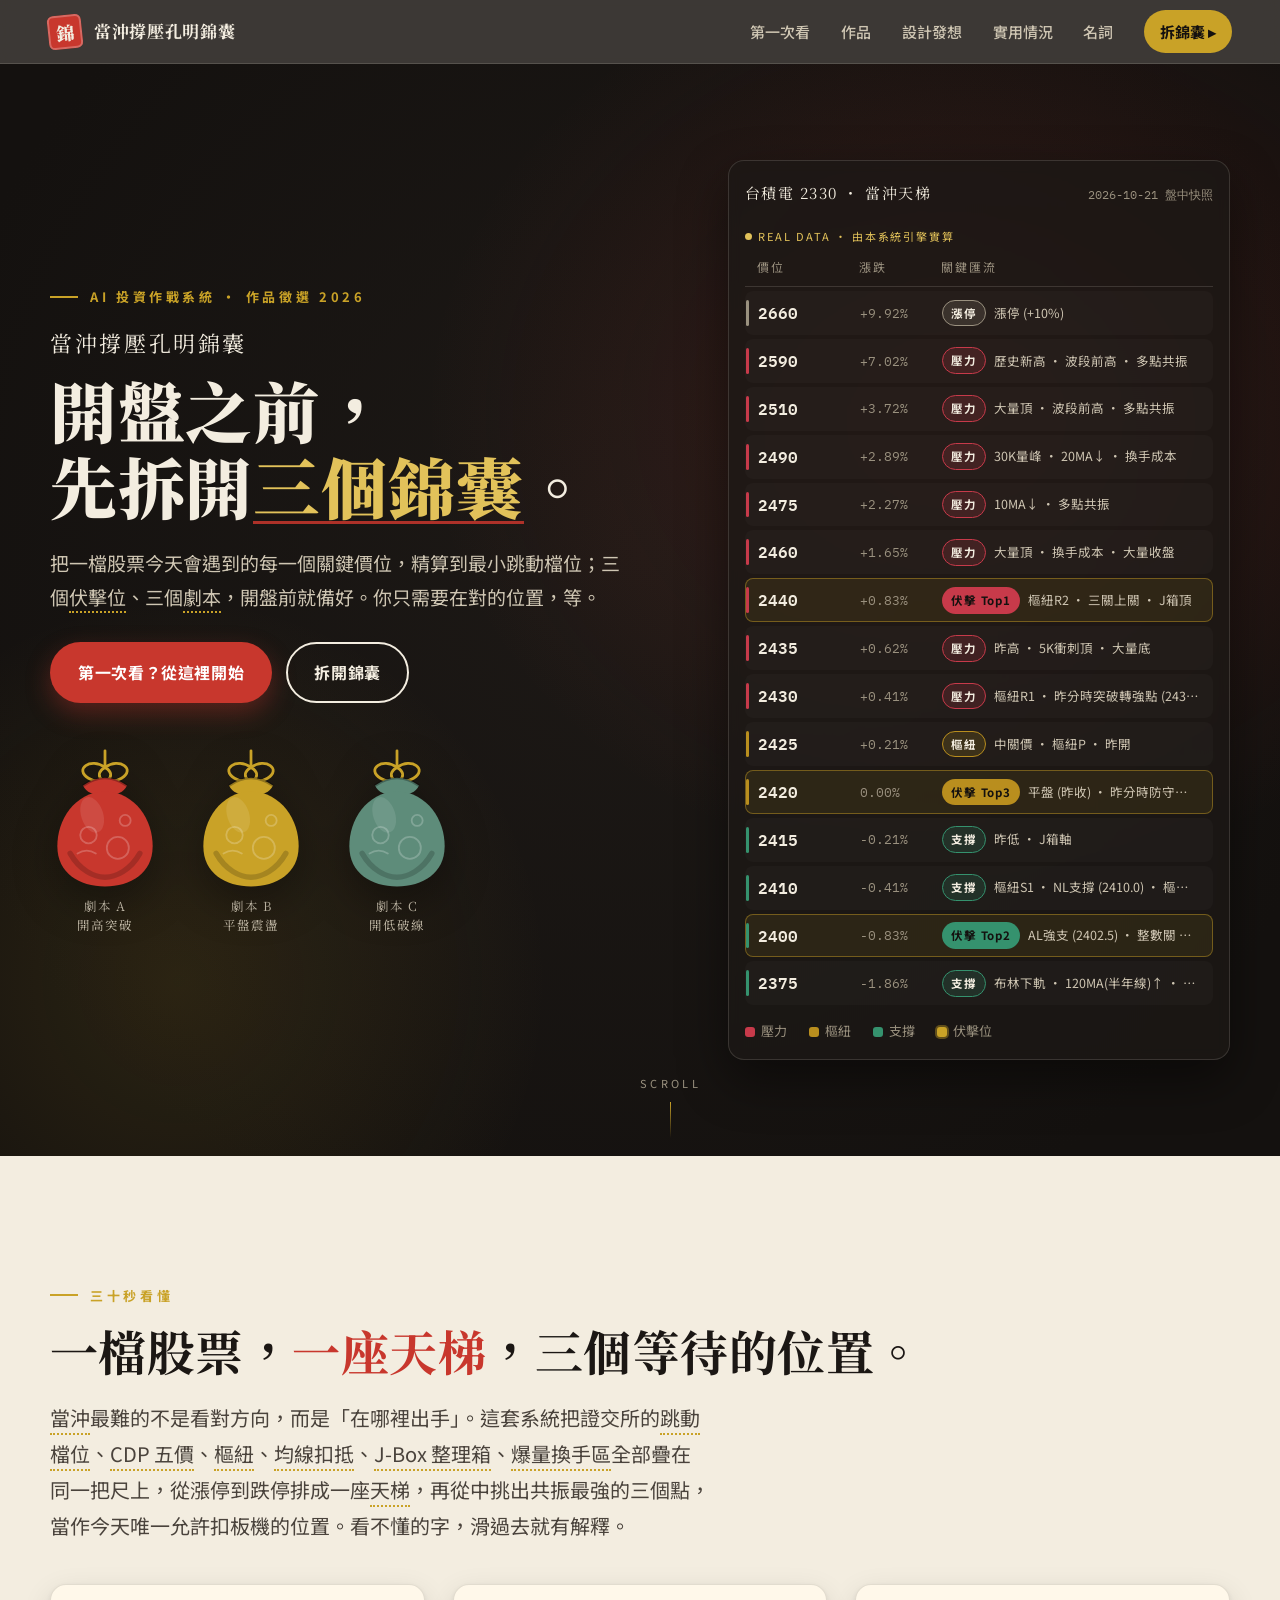
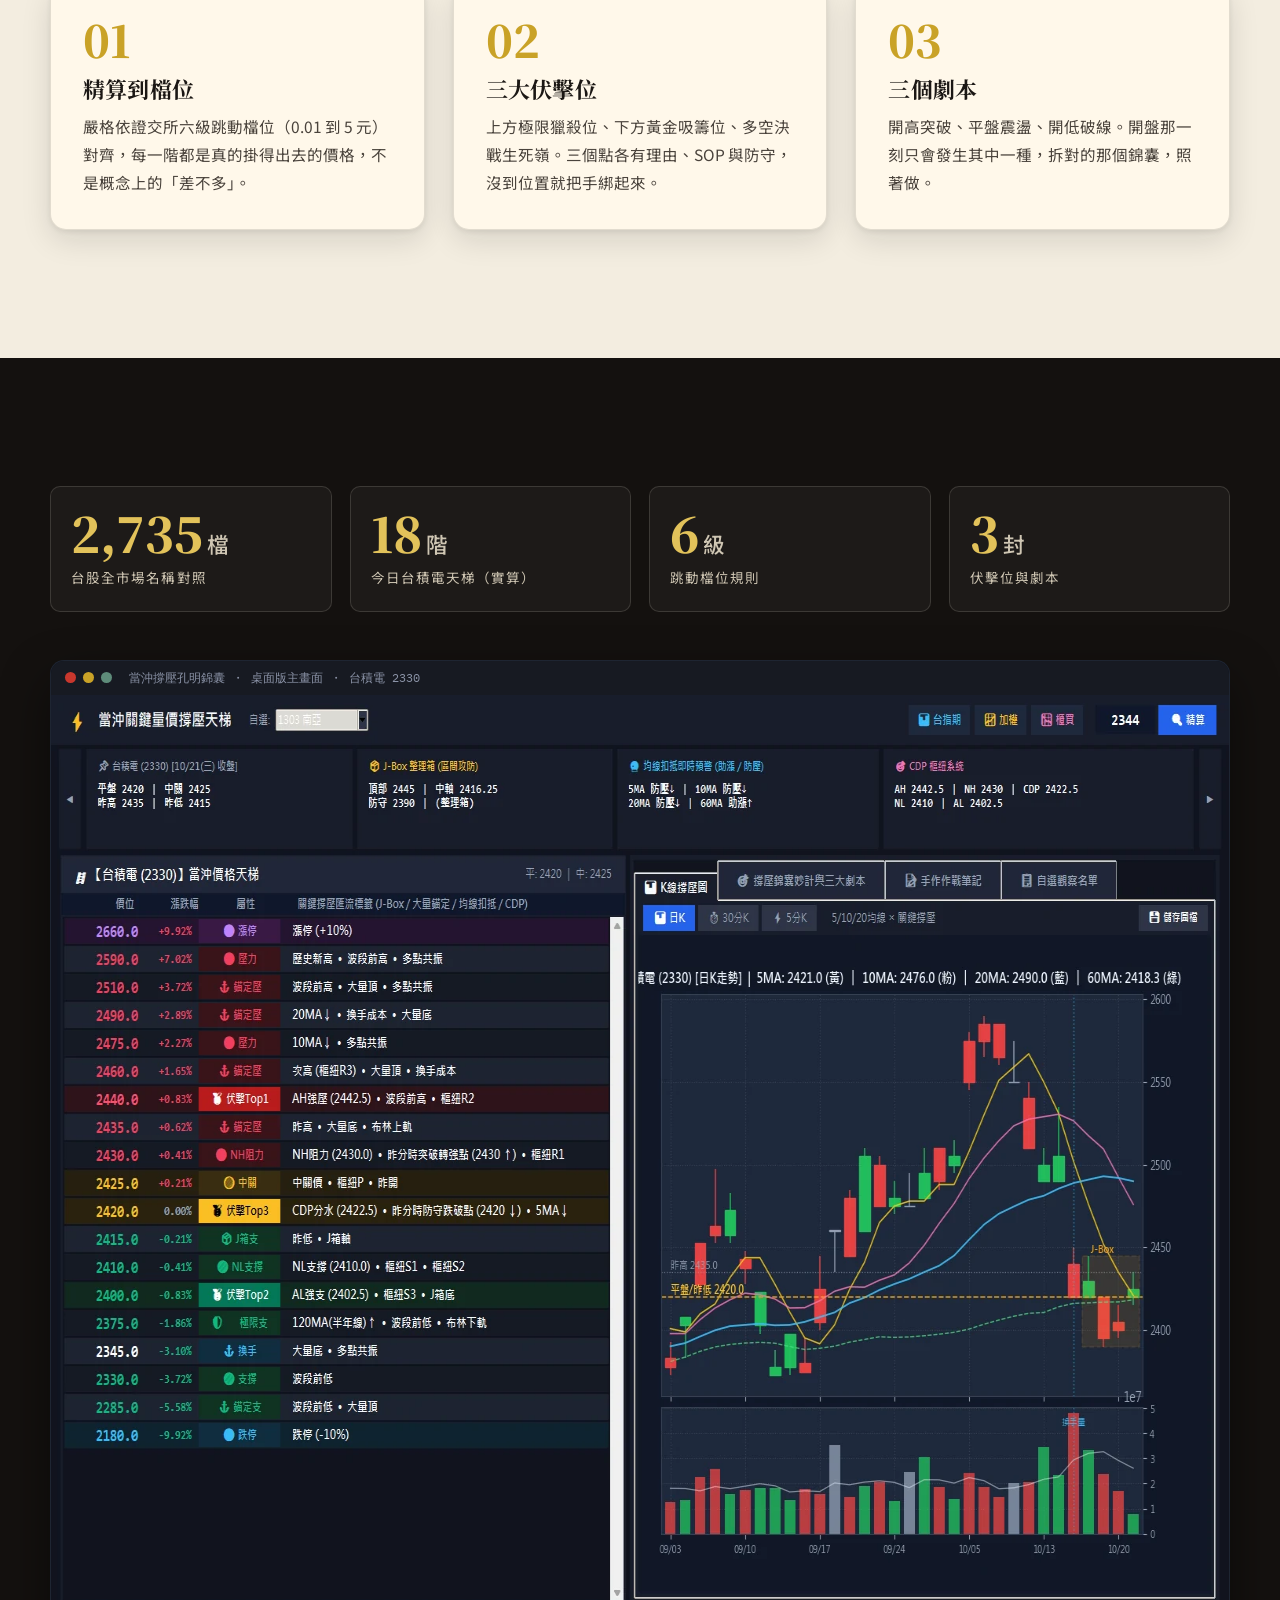
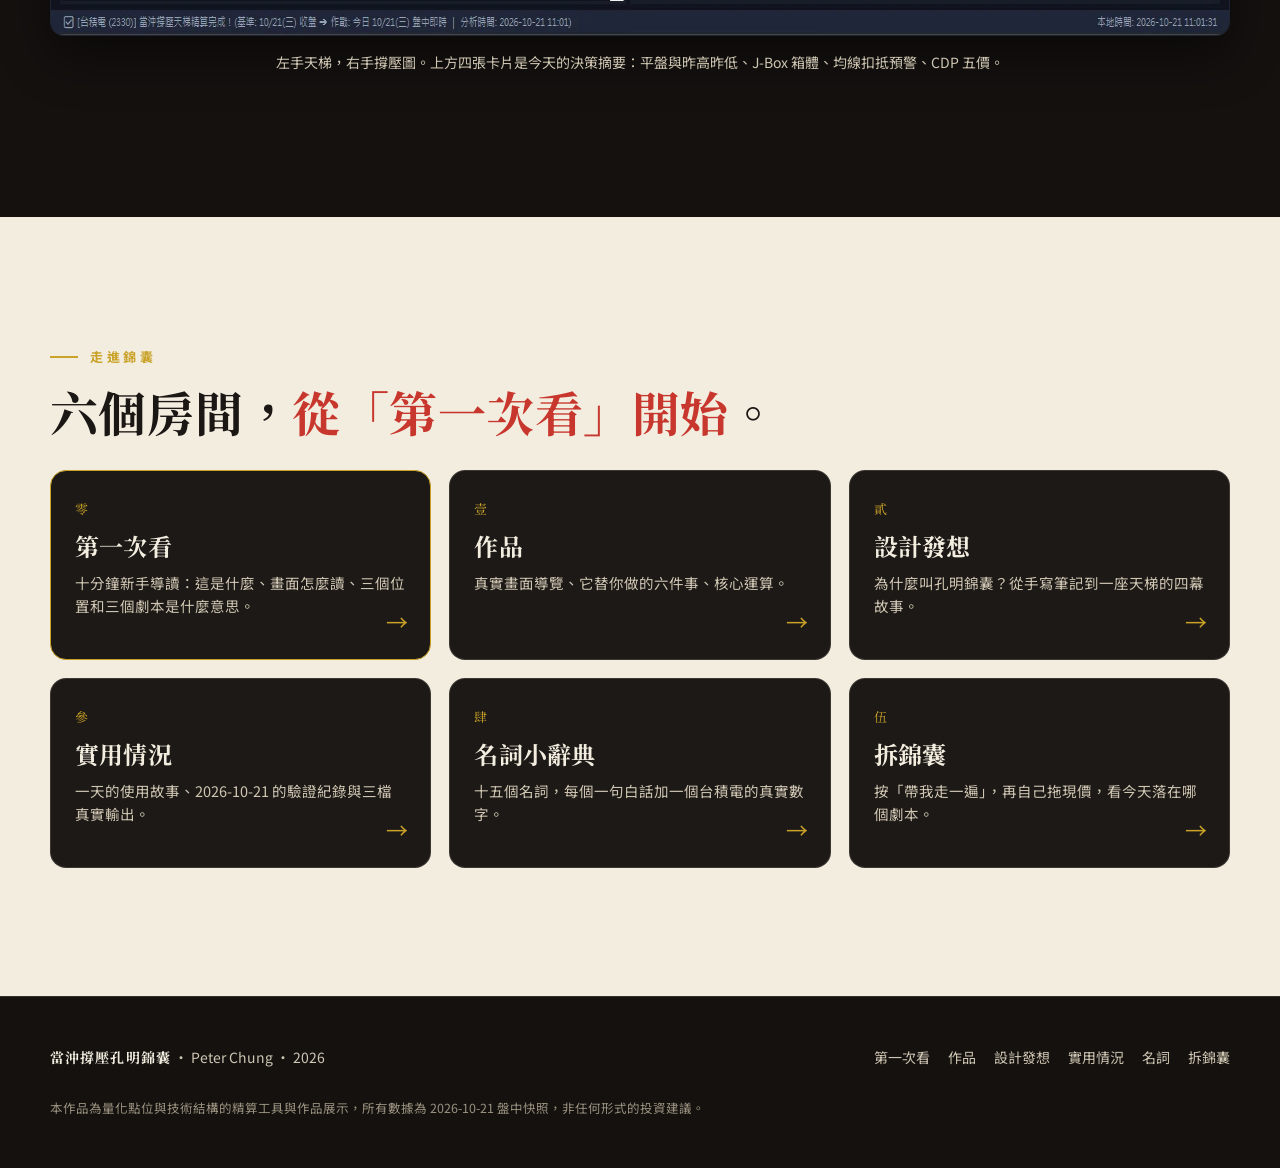
==== commit 5702f5d9: "第二輪：新增「第一次看」導讀頁與名詞小辭典、全站名詞提示、一天的使用故事、帶我走一遍；移除網站製作與安裝相關說明 Co-Authored-By: Claude Fable 5.1 <noreply@a" ====
--- a/index.html
+++ b/index.html
@@ -37,9 +37,11 @@
 <header class="nav">
   <a class="nav__brand" href="index.html"><span class="nav__seal">錦</span><span class="nav__name">當沖撐壓孔明錦囊</span></a>
   <nav class="nav__links" id="navLinks" aria-label="主選單">
+    <a href="guide.html" data-nav="guide">第一次看</a>
     <a href="work.html" data-nav="work">作品</a>
     <a href="concept.html" data-nav="concept">設計發想</a>
     <a href="usage.html" data-nav="usage">實用情況</a>
+    <a href="glossary.html" data-nav="glossary">名詞</a>
     <a href="play.html" data-nav="play" class="nav__cta">拆錦囊 ▸</a>
   </nav>
   <button class="nav__burger" id="navBurger" aria-label="開啟選單" aria-expanded="false" aria-controls="navLinks"><span></span><span></span><span></span></button>
@@ -58,10 +60,10 @@
           <span class="line"><span>開盤之前，</span></span>
           <span class="line"><span>先拆開<em>三個錦囊</em>。</span></span>
         </h1>
-        <p class="hero__sub">把一檔股票今天會遇到的每一個關鍵價位，精算到最小跳動檔位；三個伏擊位、三個劇本，開盤前就備好。你只需要在對的位置，等。</p>
+        <p class="hero__sub">把一檔股票今天會遇到的每一個關鍵價位，精算到最小跳動檔位；三個<span class="term" data-term="ambush">伏擊位</span>、三個<span class="term" data-term="scenario">劇本</span>，開盤前就備好。你只需要在對的位置，等。</p>
         <div class="hero__cta">
-          <a class="btn btn--cinnabar" href="play.html">拆開錦囊</a>
-          <a class="btn btn--ghost" href="work.html">看作品</a>
+          <a class="btn btn--cinnabar" href="guide.html">第一次看？從這裡開始</a>
+          <a class="btn btn--ghost" href="play.html">拆開錦囊</a>
         </div>
         <div class="pouches" aria-label="三個劇本">
           <div class="pouch-wrap"><svg class="pouch pouch--cinnabar"><use href="#pouch"/></svg><small>劇本 A<br>開高突破</small></div>
@@ -89,7 +91,7 @@
     <div class="wrap">
       <p class="eyebrow reveal">三十秒看懂</p>
       <h2 class="sec-title reveal">一檔股票，<em>一座天梯</em>，三個等待的位置。</h2>
-      <p class="lede reveal" data-delay="1">當沖最難的不是看對方向，而是「在哪裡出手」。這套系統把證交所的跳動檔位、CDP 五價、樞紐、均線扣抵、J-Box 整理箱、爆量換手區全部疊在同一把尺上，從漲停到跌停排成一座天梯，再從中挑出共振最強的三個點，當作今天唯一允許扣板機的位置。</p>
+      <p class="lede reveal" data-delay="1"><span class="term" data-term="daytrade">當沖</span>最難的不是看對方向，而是「在哪裡出手」。這套系統把證交所的<span class="term" data-term="tick">跳動檔位</span>、<span class="term" data-term="cdp">CDP 五價</span>、<span class="term" data-term="pivot">樞紐</span>、<span class="term" data-term="ma">均線扣抵</span>、<span class="term" data-term="jbox">J-Box 整理箱</span>、<span class="term" data-term="volume">爆量換手區</span>全部疊在同一把尺上，從漲停到跌停排成一座<span class="term" data-term="ladder">天梯</span>，再從中挑出共振最強的三個點，當作今天唯一允許扣板機的位置。看不懂的字，滑過去就有解釋。</p>
       <div class="grid grid--3" style="margin-top:40px">
         <div class="card feature reveal" data-delay="1">
           <span class="feature__num">01</span>
@@ -110,7 +112,7 @@
     </div>
   </section>
 
-  <!-- 實拍與數字 -->
+  <!-- 主畫面與數字 -->
   <section class="sec sec--ink">
     <div class="wrap">
       <div class="stats reveal">
@@ -121,7 +123,7 @@
       </div>
       <div class="reveal" style="margin-top:48px">
         <div class="window">
-          <div class="window__bar"><i></i><i></i><i></i><span>當沖撐壓孔明錦囊 ・ 桌面版 ・ 2026-10-21 11:01 實拍</span></div>
+          <div class="window__bar"><i></i><i></i><i></i><span>當沖撐壓孔明錦囊 ・ 桌面版主畫面 ・ 台積電 2330</span></div>
           <img src="assets/img/hero_app.webp" alt="桌面版主畫面：左側為台積電當沖價格天梯，右側為日 K 撐壓圖與均線" width="1500" height="940" loading="lazy">
         </div>
         <p class="muted" style="text-align:center;margin-top:14px;font-size:14px">左手天梯，右手撐壓圖。上方四張卡片是今天的決策摘要：平盤與昨高昨低、J-Box 箱體、均線扣抵預警、CDP 五價。</p>
@@ -133,12 +135,14 @@
   <section class="sec sec--paper paper-tex">
     <div class="wrap">
       <p class="eyebrow reveal">走進錦囊</p>
-      <h2 class="sec-title reveal">四個房間，<em>一次看完</em>。</h2>
-      <div class="portal reveal" data-delay="1" style="margin-top:28px">
-        <a href="work.html"><span class="portal__k">壹</span><h3>作品</h3><p>真實畫面導覽、核心運算、資料來源與架構。</p></a>
+      <h2 class="sec-title reveal">六個房間，<em>從「第一次看」開始</em>。</h2>
+      <div class="portal portal--6 reveal" data-delay="1" style="margin-top:28px">
+        <a href="guide.html" style="border-color:var(--gold)"><span class="portal__k">零</span><h3>第一次看</h3><p>十分鐘新手導讀：這是什麼、畫面怎麼讀、三個位置和三個劇本是什麼意思。</p></a>
+        <a href="work.html"><span class="portal__k">壹</span><h3>作品</h3><p>真實畫面導覽、它替你做的六件事、核心運算。</p></a>
         <a href="concept.html"><span class="portal__k">貳</span><h3>設計發想</h3><p>為什麼叫孔明錦囊？從手寫筆記到一座天梯的四幕故事。</p></a>
-        <a href="usage.html"><span class="portal__k">參</span><h3>實用情況</h3><p>2026-10-21 的驗證時間軸、三檔真實輸出與公式重算。</p></a>
-        <a href="play.html"><span class="portal__k">肆</span><h3>拆錦囊</h3><p>自己拖一下現價，看看今天落在哪個劇本、離哪個伏擊位最近。</p></a>
+        <a href="usage.html"><span class="portal__k">參</span><h3>實用情況</h3><p>一天的使用故事、2026-10-21 的驗證紀錄與三檔真實輸出。</p></a>
+        <a href="glossary.html"><span class="portal__k">肆</span><h3>名詞小辭典</h3><p>十五個名詞，每個一句白話加一個台積電的真實數字。</p></a>
+        <a href="play.html"><span class="portal__k">伍</span><h3>拆錦囊</h3><p>按「帶我走一遍」，再自己拖現價，看今天落在哪個劇本。</p></a>
       </div>
     </div>
   </section>
@@ -147,12 +151,13 @@
 <footer class="footer">
   <div class="wrap">
     <div><b>當沖撐壓孔明錦囊</b> ・ Peter Chung ・ 2026</div>
-    <nav><a href="work.html">作品</a><a href="concept.html">設計發想</a><a href="usage.html">實用情況</a><a href="play.html">拆錦囊</a></nav>
+    <nav><a href="guide.html">第一次看</a><a href="work.html">作品</a><a href="concept.html">設計發想</a><a href="usage.html">實用情況</a><a href="glossary.html">名詞</a><a href="play.html">拆錦囊</a></nav>
     <p class="disclaimer">本作品為量化點位與技術結構的精算工具與作品展示，所有數據為 2026-10-21 盤中快照，非任何形式的投資建議。</p>
   </div>
 </footer>
 
 <script src="assets/data/ladders.js"></script>
 <script src="assets/js/main.js"></script>
+<script src="assets/js/terms.js"></script>
 </body>
 </html>
--- a/assets/css/style.css
+++ b/assets/css/style.css
@@ -410,6 +410,9 @@
 .table { width: 100%; border-collapse: collapse; font-size: 14.5px; }
 .table th, .table td { padding: 10px 12px; border-bottom: 1px solid var(--line); text-align: left; white-space: nowrap; }
 .table th { font-weight: 700; font-size: 12.5px; letter-spacing: 0.12em; color: var(--mute); }
+.table--compact th, .table--compact td { padding: 8px 10px; font-size: 13.5px; }
+.table--compact td { white-space: normal; line-height: 1.45; }
+.table--compact tbody th { letter-spacing: 0.04em; font-size: 12.5px; }
 .table td.num { font-family: var(--mono); font-variant-numeric: tabular-nums; }
 .table .ok { color: var(--celadon); font-weight: 700; }
 .table-wrap { overflow-x: auto; -webkit-overflow-scrolling: touch; }
@@ -514,6 +517,96 @@
 .page-head .bg-glyph { position: absolute; right: -2vw; top: -6vw; font-family: var(--serif); font-weight: 900; font-size: clamp(180px, 30vw, 420px); line-height: 1; color: rgba(243, 237, 224, 0.035); pointer-events: none; user-select: none; }
 .page-head h1 { font-size: clamp(36px, 6vw, 72px); margin-bottom: 12px; }
 
+/* ---------- 名詞提示 ---------- */
+.term { border-bottom: 2px dotted var(--gold); cursor: help; padding-bottom: 1px; transition: background 0.2s; }
+.term:hover, .term[aria-expanded="true"] { background: rgba(201, 162, 39, 0.18); }
+.term:focus-visible { outline: 2px solid var(--gold); outline-offset: 2px; }
+.term-pop {
+  position: absolute; z-index: 70; background: #fff8ea; color: var(--text); border: 1px solid var(--line); border-top: 4px solid var(--gold);
+  border-radius: 12px; padding: 14px 16px; box-shadow: var(--shadow); font-size: 14px; line-height: 1.65; font-family: var(--sans);
+}
+.term-pop__name { font-family: var(--serif); font-weight: 700; font-size: 16px; margin-bottom: 4px; }
+.term-pop__short { margin: 0 0 6px; }
+.term-pop__ex { margin: 0 0 8px; color: var(--text-2); font-size: 13px; }
+.term-pop__ex b { color: var(--cinnabar); font-family: var(--serif); margin-right: 6px; }
+.term-pop__more { color: var(--cinnabar); font-weight: 700; font-size: 13px; }
+
+/* ---------- 名詞小辭典 ---------- */
+.gl-cats { display: flex; flex-wrap: wrap; gap: 8px; margin-top: 18px; }
+.gl-cats a { font-size: 13.5px; padding: 7px 14px; border-radius: 999px; border: 1px solid var(--line-ink); color: var(--text-on-ink-2); transition: background 0.25s, color 0.25s; }
+.gl-cats a:hover { background: var(--gold); color: var(--ink); border-color: transparent; }
+.gl-sec { padding-block: 28px; }
+.gl-sec + .gl-sec { border-top: 1px solid var(--line); }
+.gl-sec__title { font-size: 22px; margin-bottom: 16px; display: flex; align-items: center; gap: 12px; }
+.gl-sec__title::before { content: ""; width: 10px; height: 10px; border-radius: 2px; background: var(--cinnabar); transform: rotate(45deg); }
+.glossary-grid { display: grid; grid-template-columns: repeat(2, 1fr); gap: 16px; }
+@media (max-width: 720px) { .glossary-grid { grid-template-columns: 1fr; } }
+.gl { background: #fff8ea; border: 1px solid var(--line); border-radius: var(--r); padding: 20px 22px; scroll-margin-top: 96px; transition: box-shadow 0.3s, border-color 0.3s; }
+.gl:target { border-color: var(--cinnabar); box-shadow: 0 0 0 4px rgba(200, 55, 45, 0.16), var(--shadow); }
+.gl h3 { font-size: 20px; margin: 0 0 6px; }
+.gl h3 span { font-family: var(--mono); font-size: 12px; color: var(--mute); margin-left: 8px; font-weight: 400; }
+.gl p { margin: 0 0 6px; font-size: 15px; }
+.gl__ex { color: var(--text-2); font-size: 14px; }
+.gl__ex b { color: var(--cinnabar); font-family: var(--serif); margin-right: 6px; }
+
+/* ---------- 看懂主畫面（熱點） ---------- */
+.hotmap { display: grid; grid-template-columns: 1.55fr 1fr; gap: clamp(16px, 2.4vw, 28px); align-items: start; }
+@media (max-width: 960px) { .hotmap { grid-template-columns: 1fr; } }
+.hotmap__stage { position: relative; border-radius: 14px; overflow: hidden; box-shadow: var(--shadow-ink); background: #0b1220; }
+.hotmap__stage img { width: 100%; height: auto; display: block; }
+.hot {
+  position: absolute; width: 30px; height: 30px; margin: -15px 0 0 -15px; border-radius: 50%; border: 2px solid #fff;
+  background: var(--cinnabar); color: #fff; font: 700 13px var(--mono); display: grid; place-items: center; cursor: pointer; padding: 0;
+  box-shadow: 0 0 0 4px rgba(200, 55, 45, 0.35), 0 4px 12px rgba(0, 0, 0, 0.5); transition: transform 0.25s var(--ease), background 0.25s;
+}
+.hot:hover, .hot.is-on { transform: scale(1.18); background: var(--gold); color: var(--ink); }
+.hot.is-on::after { content: ""; position: absolute; inset: -8px; border-radius: 50%; border: 2px solid var(--gold); animation: ring 1.4s infinite; }
+@keyframes ring { 0% { transform: scale(0.7); opacity: 1; } 100% { transform: scale(1.45); opacity: 0; } }
+@media (max-width: 600px) { .hot { width: 22px; height: 22px; margin: -11px 0 0 -11px; font-size: 11px; } }
+.hotmap__panel { background: #fff8ea; border: 1px solid var(--line); border-radius: var(--r); padding: 22px 24px; box-shadow: var(--shadow); position: sticky; top: calc(var(--nav-h) + 16px); }
+.hotmap__panel .k { font-family: var(--mono); color: var(--cinnabar); font-size: 13px; letter-spacing: 0.12em; }
+.hotmap__panel h3 { font-size: 20px; margin: 4px 0 8px; }
+.hotmap__panel p { margin: 0; font-size: 15px; color: var(--text-2); }
+.hotmap__list { display: flex; flex-wrap: wrap; gap: 6px; margin-top: 16px; padding-top: 14px; border-top: 1px solid var(--line); }
+.hotmap__list button { font-size: 12.5px; padding: 5px 10px; border-radius: 999px; border: 1px solid var(--line); background: #fff; color: var(--text-2); }
+.hotmap__list button.is-on { background: var(--cinnabar); color: #fff; border-color: transparent; }
+
+/* ---------- 直尺圖 ---------- */
+.ruler { font-family: var(--mono); }
+
+/* ---------- FAQ ---------- */
+.faq details { border: 1px solid var(--line); border-radius: 12px; background: #fff8ea; padding: 0 20px; margin-bottom: 10px; }
+.faq summary { cursor: pointer; padding: 16px 0; font-family: var(--serif); font-weight: 700; font-size: 17px; list-style: none; display: flex; justify-content: space-between; gap: 12px; align-items: center; }
+.faq summary::-webkit-details-marker { display: none; }
+.faq summary::after { content: "＋"; color: var(--cinnabar); font-weight: 400; flex: none; }
+.faq details[open] summary::after { content: "－"; }
+.faq details p { margin: 0 0 16px; color: var(--text-2); font-size: 15px; }
+
+/* ---------- 一天的使用故事 ---------- */
+.day { display: grid; grid-template-columns: 110px 1.1fr 1fr; gap: 20px; align-items: center; padding: 26px 0; border-top: 1px solid var(--line); }
+.day:first-child { border-top: 0; }
+@media (max-width: 860px) { .day { grid-template-columns: 1fr; gap: 12px; } }
+.day__t { font-family: var(--serif); font-weight: 900; font-size: 30px; color: #a4841a; line-height: 1.1; }
+.day__t small { display: block; font-family: var(--sans); font-weight: 500; font-size: 12px; letter-spacing: 0.12em; color: var(--mute); margin-top: 4px; }
+.day__img { border-radius: 12px; overflow: hidden; box-shadow: var(--shadow-ink); border: 1px solid rgba(0, 0, 0, 0.25); background: #0b1220; }
+.day__img img { width: 100%; height: auto; display: block; }
+.day h4 { font-size: 20px; margin: 0 0 6px; }
+.day p { margin: 0; font-size: 15px; color: var(--text-2); }
+.day p b { color: var(--cinnabar); }
+
+/* ---------- 帶我走一遍 ---------- */
+.walk { margin-top: 14px; padding: 14px 16px; border-radius: var(--r-sm); background: rgba(201, 162, 39, 0.12); border: 1px solid rgba(201, 162, 39, 0.5); display: none; }
+.walk.is-on { display: block; animation: fadeUp 0.4s var(--ease); }
+.walk__step { font-family: var(--mono); font-size: 12px; color: var(--gold-2); letter-spacing: 0.12em; }
+.walk__text { margin: 6px 0 10px; font-size: 15px; color: var(--paper); line-height: 1.7; }
+.walk__btns { display: flex; gap: 8px; flex-wrap: wrap; }
+
+/* ---------- 入口卡六張、導覽六項 ---------- */
+.portal--6 { grid-template-columns: repeat(3, 1fr); }
+@media (max-width: 900px) { .portal--6 { grid-template-columns: 1fr 1fr; } }
+@media (max-width: 520px) { .portal--6 { grid-template-columns: 1fr; } }
+@media (min-width: 821px) and (max-width: 1100px) { .nav__links { gap: 14px; font-size: 14px; } .nav__brand .nav__name { font-size: 15px; } }
+
 /* ---------- 減少動態 ---------- */
 @media (prefers-reduced-motion: reduce) {
   *, *::before, *::after { animation-duration: 0.001ms !important; animation-delay: 0ms !important; transition-duration: 0.001ms !important; scroll-behavior: auto !important; }
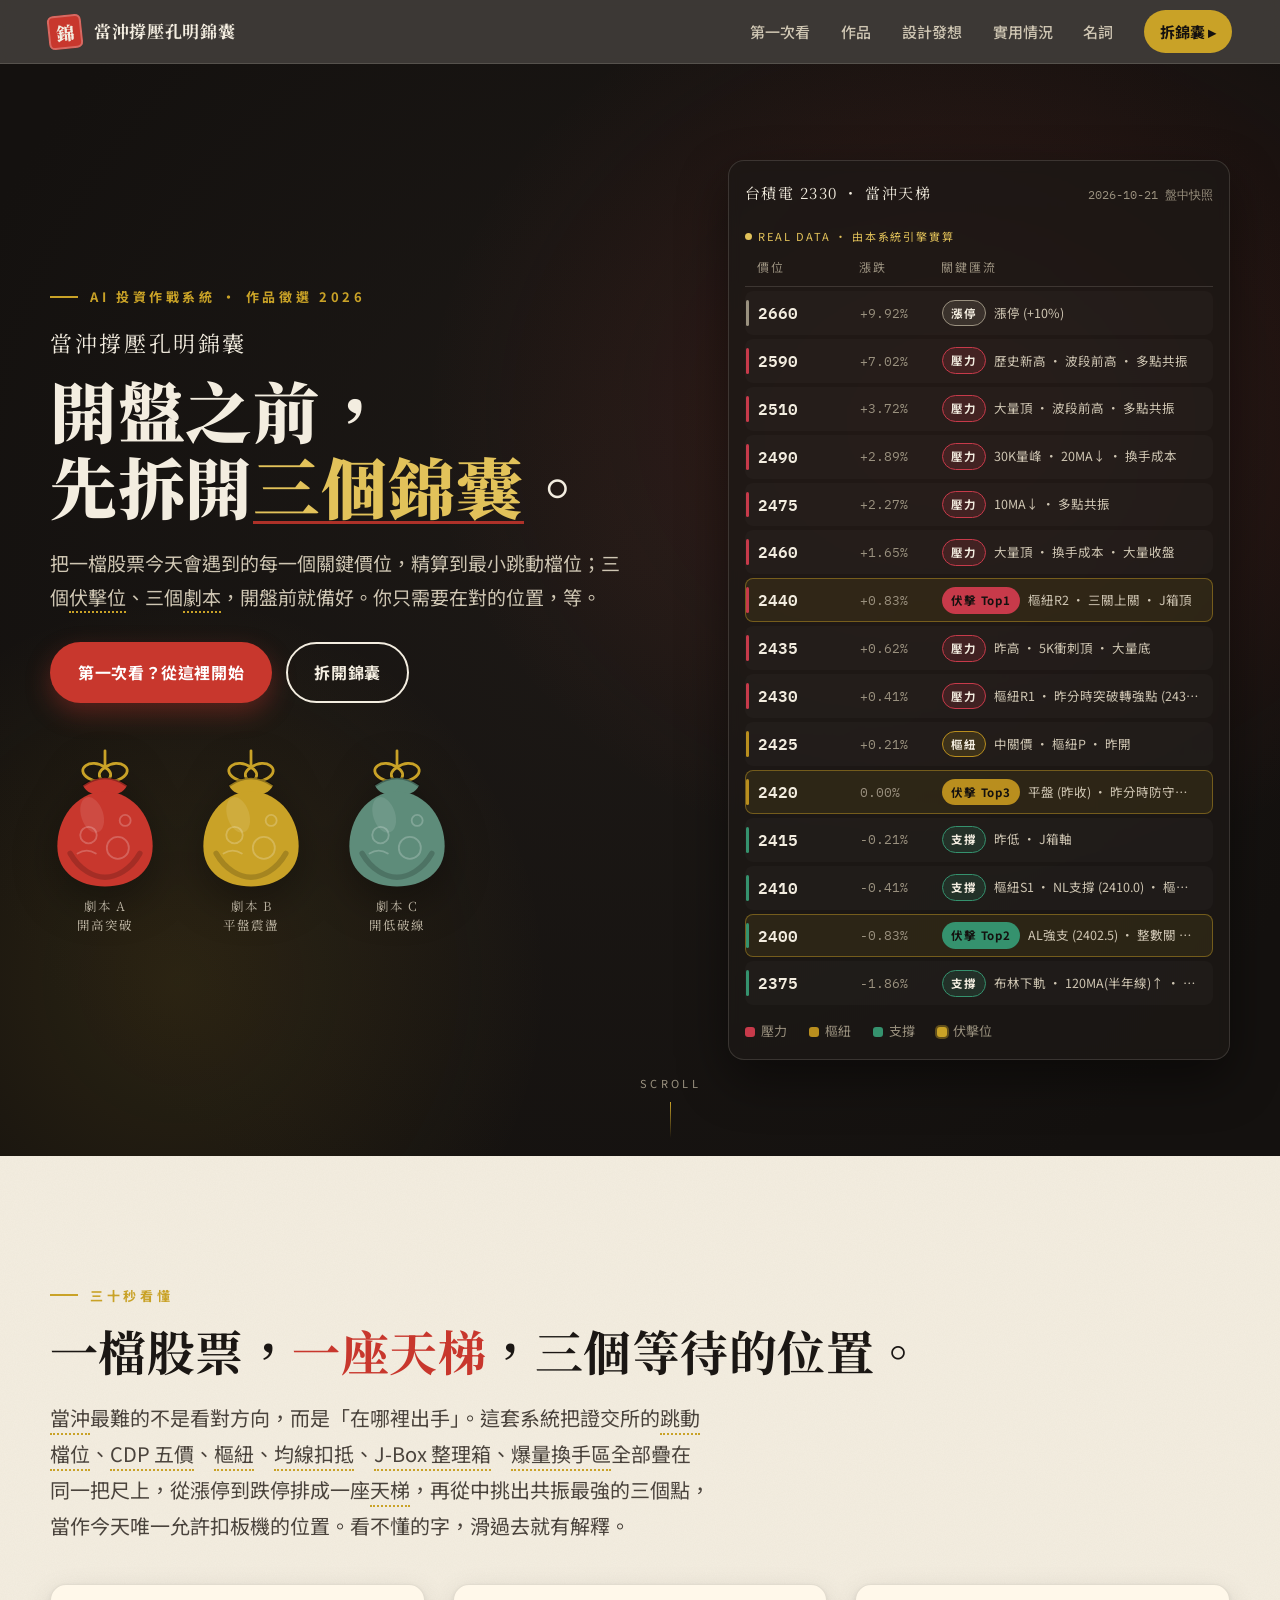
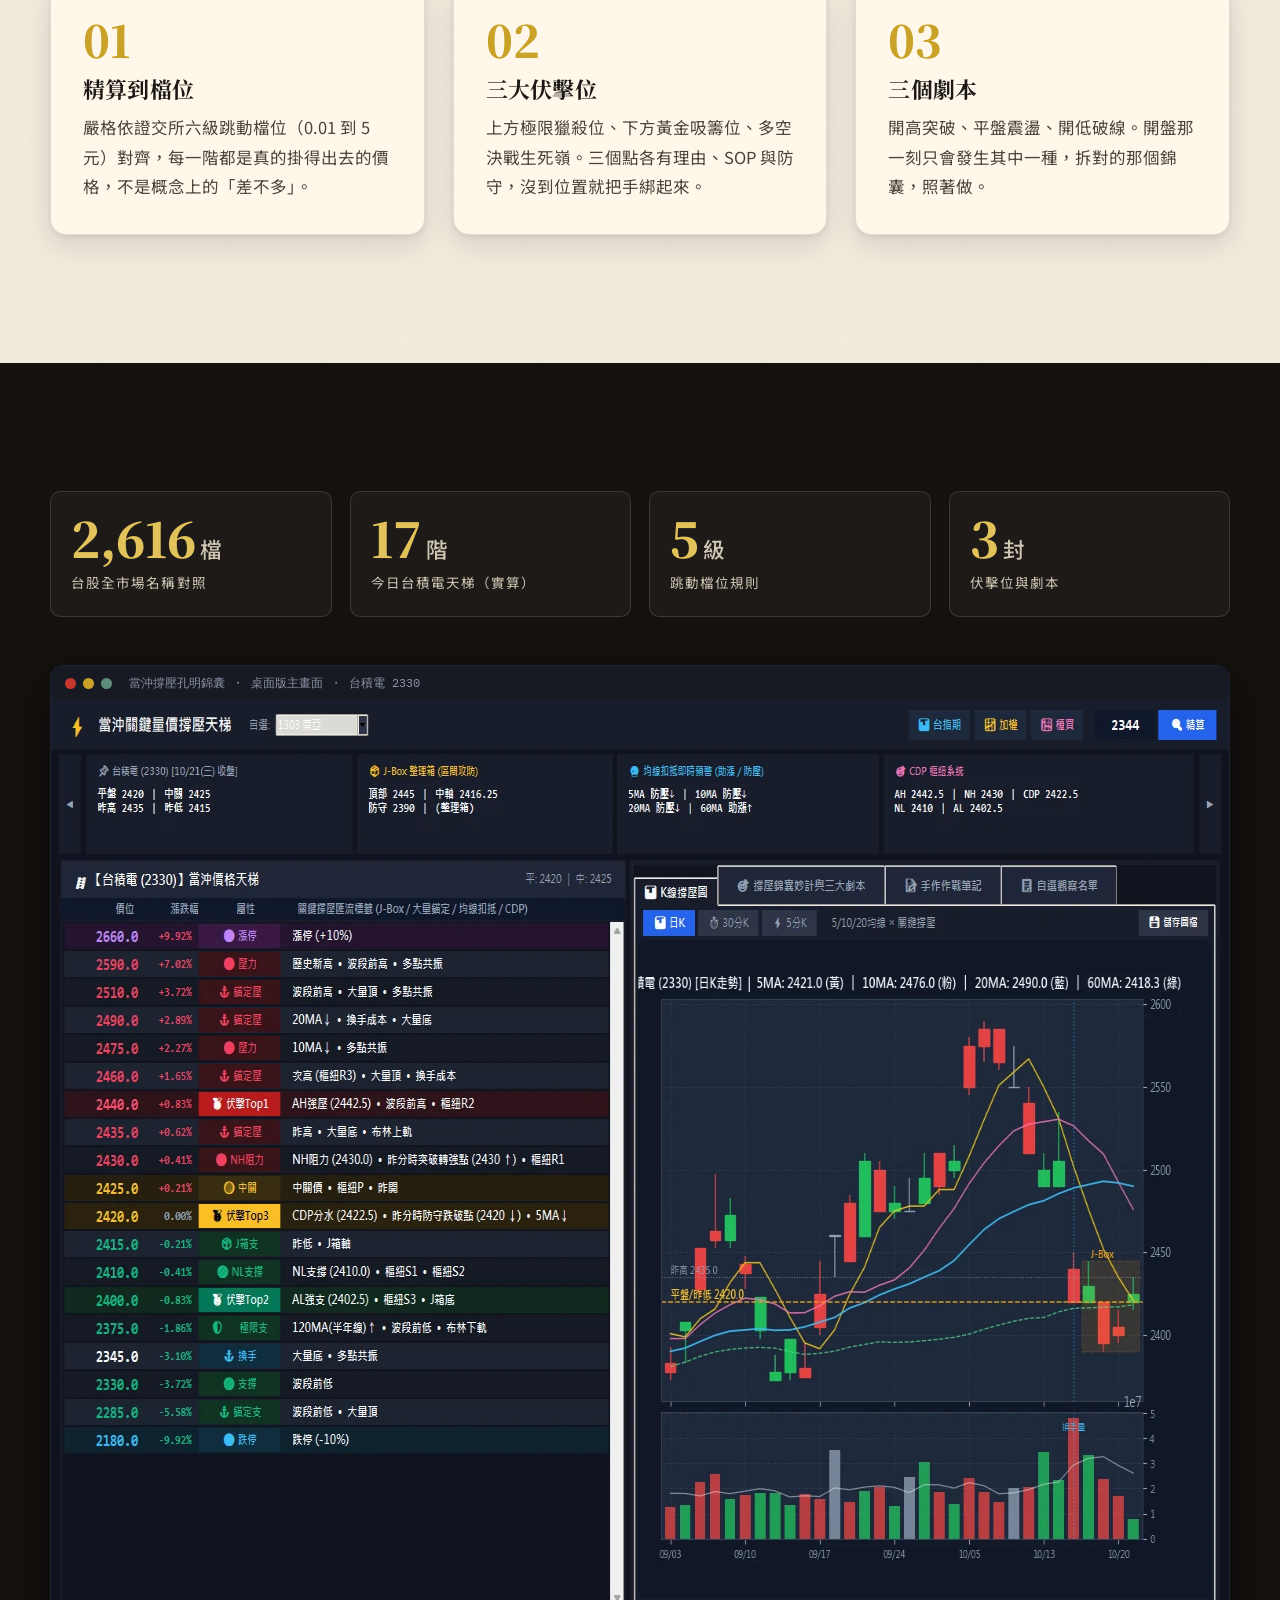
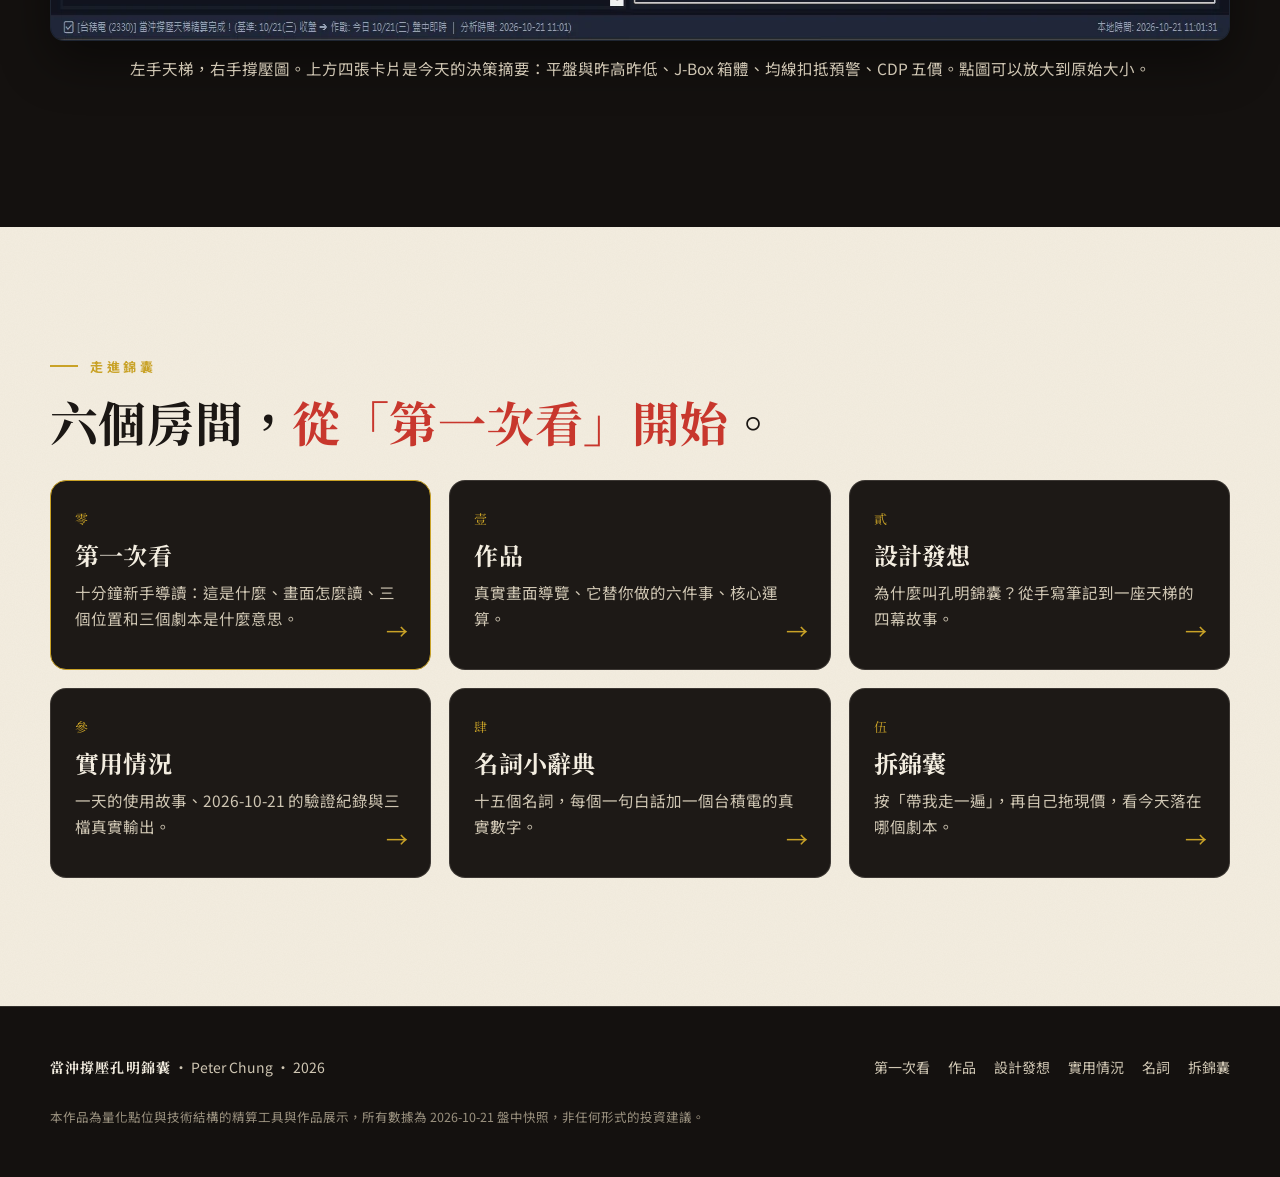
==== commit 7dcd987f: "第三輪：桌面版畫面放大舞台（點一個數字放大到 1:1、小地圖、看全圖、拖曳）、全站截圖燈箱、每頁提示列與下一站卡、內文字級提高、自動帶我看 Co-Authored-By: Claude Fable 5" ====
--- a/index.html
+++ b/index.html
@@ -126,7 +126,7 @@
           <div class="window__bar"><i></i><i></i><i></i><span>當沖撐壓孔明錦囊 ・ 桌面版主畫面 ・ 台積電 2330</span></div>
           <img src="assets/img/hero_app.webp" alt="桌面版主畫面：左側為台積電當沖價格天梯，右側為日 K 撐壓圖與均線" width="1500" height="940" loading="lazy">
         </div>
-        <p class="muted" style="text-align:center;margin-top:14px;font-size:14px">左手天梯，右手撐壓圖。上方四張卡片是今天的決策摘要：平盤與昨高昨低、J-Box 箱體、均線扣抵預警、CDP 五價。</p>
+        <p class="muted" style="text-align:center;margin-top:14px;font-size:15.5px">左手天梯，右手撐壓圖。上方四張卡片是今天的決策摘要：平盤與昨高昨低、J-Box 箱體、均線扣抵預警、CDP 五價。點圖可以放大到原始大小。</p>
       </div>
     </div>
   </section>
--- a/assets/css/style.css
+++ b/assets/css/style.css
@@ -197,7 +197,7 @@
 .feature { display: flex; flex-direction: column; gap: 10px; }
 .feature__num { font-family: var(--serif); font-weight: 900; font-size: 44px; line-height: 1; color: var(--gold); }
 .feature h3 { font-size: 22px; margin: 4px 0 0; }
-.feature p { color: var(--text-2); margin: 0; font-size: 15.5px; }
+.feature p { color: var(--text-2); margin: 0; font-size: 16.5px; }
 .sec--ink .feature p { color: var(--text-on-ink-2); }
 
 /* ---------- 入口卡 ---------- */
@@ -214,7 +214,7 @@
 .portal a:hover::after { transform: translateX(6px); }
 .portal .portal__k { font-family: var(--serif); font-size: 13px; letter-spacing: 0.3em; color: var(--gold); }
 .portal h3 { font-size: 24px; margin: 0; }
-.portal p { margin: 0; color: var(--text-on-ink-2); font-size: 14.5px; line-height: 1.6; }
+.portal p { margin: 0; color: var(--text-on-ink-2); font-size: 15.5px; line-height: 1.65; }
 
 /* ---------- 錦囊 ---------- */
 .pouch { width: 100%; height: auto; filter: drop-shadow(0 14px 22px rgba(0, 0, 0, 0.35)); }
@@ -254,7 +254,7 @@
   gap: 10px; overflow: auto;
 }
 .pouch-card__back h3 { font-size: 22px; margin: 0; display: flex; gap: 10px; align-items: center; }
-.pouch-card__back .kv { display: grid; grid-template-columns: 64px 1fr; gap: 6px 12px; font-size: 14.5px; line-height: 1.65; }
+.pouch-card__back .kv { display: grid; grid-template-columns: 64px 1fr; gap: 6px 12px; font-size: 15.5px; line-height: 1.7; }
 .pouch-card__back .kv b { color: var(--accent, var(--cinnabar)); font-family: var(--serif); }
 .pouch-card__back .close { margin-top: auto; align-self: flex-end; }
 
@@ -345,36 +345,36 @@
 .stat__v small { font-size: 0.45em; margin-left: 4px; color: var(--text-on-ink-2); font-family: var(--sans); font-weight: 500; }
 .stat__k { margin-top: 8px; font-size: 13.5px; letter-spacing: 0.08em; color: var(--text-on-ink-2); }
 
-/* ---------- 截圖導覽（步進器） ---------- */
-.tour { display: grid; grid-template-columns: 1.6fr 1fr; gap: clamp(18px, 3vw, 40px); align-items: start; }
-@media (max-width: 960px) { .tour { grid-template-columns: 1fr; } }
-.tour__stage { position: relative; border-radius: var(--r); overflow: hidden; background: #0b1220; box-shadow: var(--shadow-ink); aspect-ratio: 1920 / 1129; }
-.tour__stage img { position: absolute; inset: 0; width: 100%; height: 100%; object-fit: cover; opacity: 0; transition: opacity 0.6s var(--ease); }
-.tour__stage img.is-on { opacity: 1; }
+/* ---------- 截圖導覽（步進器：全寬舞台＋下方步驟卡） ---------- */
+.tour { display: flex; flex-direction: column; gap: 18px; outline: none; }
+.tour:focus-visible .zstage { box-shadow: 0 0 0 3px var(--gold), var(--shadow-ink); }
 .tour__spot {
   position: absolute; border: 3px solid var(--cinnabar); border-radius: 10px; pointer-events: none;
   box-shadow: 0 0 0 9999px rgba(11, 18, 32, 0.42), 0 0 24px rgba(200, 55, 45, 0.6);
   transition: all 0.7s var(--ease); opacity: 0;
 }
 .tour__spot.is-on { opacity: 1; }
-.tour__spot .seal { position: absolute; right: -14px; top: -22px; font-size: 13px; padding: 3px 6px; background: var(--paper); }
-.tour__steps { display: flex; flex-direction: column; gap: 8px; }
+.tour__spot .seal { position: absolute; right: -14px; top: -22px; font-size: 13px; padding: 3px 6px; background: var(--paper); transform-origin: 0 100%; transform: rotate(-6deg) scale(calc(1 / var(--s, 1))); }
+.tour__steps { position: relative; display: grid; grid-template-columns: repeat(6, 1fr); gap: 10px; }
+@media (max-width: 1100px) { .tour__steps { grid-template-columns: repeat(3, 1fr); } }
+@media (max-width: 640px) {
+  .tour__steps { display: flex; overflow-x: auto; scroll-snap-type: x mandatory; padding-bottom: 6px; scrollbar-width: thin; }
+  .tour__step { flex: 0 0 78%; scroll-snap-align: start; }
+}
 .tour__step {
-  text-align: left; display: grid; grid-template-columns: 34px 1fr; gap: 12px; padding: 14px 16px; border-radius: var(--r-sm);
+  text-align: left; display: grid; grid-template-columns: 30px 1fr; gap: 10px; padding: 14px 14px 12px; border-radius: var(--r-sm); align-items: start;
   border: 1px solid var(--line); background: transparent; color: inherit; transition: background 0.3s, border-color 0.3s;
 }
 .tour__step:hover { background: rgba(20, 17, 15, 0.04); }
 .tour__step.is-on { background: #fff8ea; border-color: var(--cinnabar); box-shadow: var(--shadow); }
-.tour__step b { font-family: var(--serif); font-size: 20px; color: var(--mute-2); line-height: 1.2; }
+.tour__step b { font-family: var(--serif); font-size: 19px; color: var(--mute-2); line-height: 1.25; }
 .tour__step.is-on b { color: var(--cinnabar); }
-.tour__step h4 { margin: 0 0 2px; font-size: 16.5px; }
-.tour__step p { margin: 0; font-size: 14px; color: var(--text-2); line-height: 1.6; }
-.tour__bar { height: 3px; background: var(--line); border-radius: 3px; overflow: hidden; margin-top: 6px; }
+.tour__step h4 { margin: 0 0 4px; font-size: 16.5px; }
+.tour__step p { margin: 0; font-size: 15px; color: var(--text-2); line-height: 1.65; }
+.tour__bar { height: 3px; background: var(--line); border-radius: 3px; overflow: hidden; margin-top: 8px; }
 .tour__bar i { display: block; height: 100%; width: 0; background: var(--cinnabar); }
 .tour__step.is-on .tour__bar i { animation: bar var(--tour-dur, 5s) linear forwards; }
 @keyframes bar { to { width: 100%; } }
-.tour__ctrl { display: flex; gap: 8px; margin-top: 12px; }
-.tour__ctrl button { width: 40px; height: 40px; border-radius: 50%; border: 1px solid var(--line); background: #fff8ea; font-size: 18px; }
 
 /* ---------- 視窗框（截圖裝飾） ---------- */
 .window { border-radius: 14px; overflow: hidden; box-shadow: var(--shadow-ink); border: 1px solid rgba(255, 255, 255, 0.08); background: #0b1220; }
@@ -404,10 +404,10 @@
 .tl.tl--done::before { background: var(--celadon); border-color: var(--celadon); }
 .tl__time { font-family: var(--mono); font-size: 13px; color: var(--cinnabar); letter-spacing: 0.08em; }
 .tl h4 { margin: 2px 0 4px; font-size: 19px; }
-.tl p { margin: 0; color: var(--text-2); font-size: 15px; }
+.tl p { margin: 0; color: var(--text-2); font-size: 16.5px; }
 
 /* ---------- 表格 ---------- */
-.table { width: 100%; border-collapse: collapse; font-size: 14.5px; }
+.table { width: 100%; border-collapse: collapse; font-size: 15.5px; }
 .table th, .table td { padding: 10px 12px; border-bottom: 1px solid var(--line); text-align: left; white-space: nowrap; }
 .table th { font-weight: 700; font-size: 12.5px; letter-spacing: 0.12em; color: var(--mute); }
 .table--compact th, .table--compact td { padding: 8px 10px; font-size: 13.5px; }
@@ -464,7 +464,7 @@
 /* ---------- 圖解 ---------- */
 .figure { margin: 0; }
 .figure svg { width: 100%; height: auto; }
-.figure figcaption { margin-top: 10px; font-size: 13.5px; color: var(--mute); text-align: center; }
+.figure figcaption { margin-top: 10px; font-size: 14.5px; color: var(--mute); text-align: center; }
 .figure--card { background: #fff8ea; border: 1px solid var(--line); border-radius: var(--r); padding: clamp(16px, 2.4vw, 28px); box-shadow: var(--shadow); }
 .sec--ink .figure--card { background: var(--ink-2); border-color: var(--line-ink); box-shadow: var(--shadow-ink); }
 
@@ -476,7 +476,7 @@
 @media (max-width: 860px) { .act { grid-template-columns: 1fr; } .act:nth-child(even) { direction: ltr; } }
 .act__k { font-family: var(--serif); font-size: 14px; letter-spacing: 0.4em; color: var(--cinnabar); margin-bottom: 8px; }
 .act h3 { font-size: clamp(24px, 3vw, 34px); }
-.act p { color: var(--text-2); font-size: 16.5px; }
+.act p { color: var(--text-2); font-size: 17.5px; }
 .quote { font-family: var(--serif); font-size: clamp(20px, 2.6vw, 30px); line-height: 1.6; color: var(--text); border-left: 4px solid var(--gold); padding-left: 22px; margin: 28px 0; }
 .quote small { display: block; font-family: var(--sans); font-size: 14px; color: var(--mute); margin-top: 8px; letter-spacing: 0.1em; }
 
@@ -496,7 +496,7 @@
 @media (max-width: 760px) { .flow { grid-template-columns: 1fr; } .flow .arrow { transform: rotate(90deg); justify-self: center; } }
 .flow .node { padding: 18px 16px; border-radius: var(--r-sm); border: 1px solid var(--line-ink); background: rgba(255, 255, 255, 0.04); text-align: center; }
 .flow .node b { display: block; font-family: var(--serif); font-size: 18px; margin-bottom: 4px; }
-.flow .node span { font-size: 13px; color: var(--text-on-ink-2); line-height: 1.5; display: block; }
+.flow .node span { font-size: 14px; color: var(--text-on-ink-2); line-height: 1.5; display: block; }
 .flow .arrow { font-size: 26px; color: var(--gold); }
 
 /* ---------- 顯現動畫 ---------- */
@@ -523,11 +523,11 @@
 .term:focus-visible { outline: 2px solid var(--gold); outline-offset: 2px; }
 .term-pop {
   position: absolute; z-index: 70; background: #fff8ea; color: var(--text); border: 1px solid var(--line); border-top: 4px solid var(--gold);
-  border-radius: 12px; padding: 14px 16px; box-shadow: var(--shadow); font-size: 14px; line-height: 1.65; font-family: var(--sans);
+  border-radius: 12px; padding: 14px 16px; box-shadow: var(--shadow); font-size: 15px; line-height: 1.7; font-family: var(--sans);
 }
 .term-pop__name { font-family: var(--serif); font-weight: 700; font-size: 16px; margin-bottom: 4px; }
 .term-pop__short { margin: 0 0 6px; }
-.term-pop__ex { margin: 0 0 8px; color: var(--text-2); font-size: 13px; }
+.term-pop__ex { margin: 0 0 8px; color: var(--text-2); font-size: 14px; }
 .term-pop__ex b { color: var(--cinnabar); font-family: var(--serif); margin-right: 6px; }
 .term-pop__more { color: var(--cinnabar); font-weight: 700; font-size: 13px; }
 
@@ -545,31 +545,44 @@
 .gl:target { border-color: var(--cinnabar); box-shadow: 0 0 0 4px rgba(200, 55, 45, 0.16), var(--shadow); }
 .gl h3 { font-size: 20px; margin: 0 0 6px; }
 .gl h3 span { font-family: var(--mono); font-size: 12px; color: var(--mute); margin-left: 8px; font-weight: 400; }
-.gl p { margin: 0 0 6px; font-size: 15px; }
-.gl__ex { color: var(--text-2); font-size: 14px; }
+.gl p { margin: 0 0 6px; font-size: 16.5px; }
+.gl__ex { color: var(--text-2); font-size: 15px; }
 .gl__ex b { color: var(--cinnabar); font-family: var(--serif); margin-right: 6px; }
 
-/* ---------- 看懂主畫面（熱點） ---------- */
-.hotmap { display: grid; grid-template-columns: 1.55fr 1fr; gap: clamp(16px, 2.4vw, 28px); align-items: start; }
-@media (max-width: 960px) { .hotmap { grid-template-columns: 1fr; } }
-.hotmap__stage { position: relative; border-radius: 14px; overflow: hidden; box-shadow: var(--shadow-ink); background: #0b1220; }
-.hotmap__stage img { width: 100%; height: auto; display: block; }
+/* ---------- 看懂主畫面（熱點＋放大舞台） ---------- */
+.hotmap { display: flex; flex-direction: column; gap: 18px; }
 .hot {
   position: absolute; width: 30px; height: 30px; margin: -15px 0 0 -15px; border-radius: 50%; border: 2px solid #fff;
   background: var(--cinnabar); color: #fff; font: 700 13px var(--mono); display: grid; place-items: center; cursor: pointer; padding: 0;
-  box-shadow: 0 0 0 4px rgba(200, 55, 45, 0.35), 0 4px 12px rgba(0, 0, 0, 0.5); transition: transform 0.25s var(--ease), background 0.25s;
-}
-.hot:hover, .hot.is-on { transform: scale(1.18); background: var(--gold); color: var(--ink); }
+  box-shadow: 0 0 0 4px rgba(200, 55, 45, 0.35), 0 4px 12px rgba(0, 0, 0, 0.5); transition: transform 0.25s var(--ease), background 0.25s, opacity 0.25s;
+  --hs: 1; transform: scale(calc(var(--hs) / var(--s, 1)));
+}
+.hot:hover, .hot.is-on { --hs: 1.18; background: var(--gold); color: var(--ink); }
+.zstage.is-zoomed .hot:not(.is-on) { opacity: 0.55; }
+.zstage.is-zoomed .hot:hover { opacity: 1; }
 .hot.is-on::after { content: ""; position: absolute; inset: -8px; border-radius: 50%; border: 2px solid var(--gold); animation: ring 1.4s infinite; }
 @keyframes ring { 0% { transform: scale(0.7); opacity: 1; } 100% { transform: scale(1.45); opacity: 0; } }
-@media (max-width: 600px) { .hot { width: 22px; height: 22px; margin: -11px 0 0 -11px; font-size: 11px; } }
-.hotmap__panel { background: #fff8ea; border: 1px solid var(--line); border-radius: var(--r); padding: 22px 24px; box-shadow: var(--shadow); position: sticky; top: calc(var(--nav-h) + 16px); }
+@media (max-width: 600px) { .hot { width: 24px; height: 24px; margin: -12px 0 0 -12px; font-size: 11.5px; } }
+.hotmap__panel {
+  background: #fff8ea; border: 1px solid var(--line); border-radius: var(--r); padding: 22px 26px; box-shadow: var(--shadow);
+  display: grid; grid-template-columns: 1.15fr 1fr; gap: 18px 32px; align-items: start;
+}
+@media (max-width: 860px) { .hotmap__panel { grid-template-columns: 1fr; } }
+.hotmap__panel > * { min-width: 0; }
 .hotmap__panel .k { font-family: var(--mono); color: var(--cinnabar); font-size: 13px; letter-spacing: 0.12em; }
-.hotmap__panel h3 { font-size: 20px; margin: 4px 0 8px; }
-.hotmap__panel p { margin: 0; font-size: 15px; color: var(--text-2); }
-.hotmap__list { display: flex; flex-wrap: wrap; gap: 6px; margin-top: 16px; padding-top: 14px; border-top: 1px solid var(--line); }
-.hotmap__list button { font-size: 12.5px; padding: 5px 10px; border-radius: 999px; border: 1px solid var(--line); background: #fff; color: var(--text-2); }
+.hotmap__panel h3 { font-size: 22px; margin: 4px 0 8px; }
+.hotmap__panel p { margin: 0; font-size: 17px; color: var(--text-2); }
+.hotmap__ctrl { display: flex; flex-wrap: wrap; gap: 8px; align-items: center; }
+.hotmap__nav { display: inline-flex; gap: 6px; margin-left: auto; }
+.hotmap__nav button { width: 38px; height: 38px; border-radius: 50%; border: 1px solid var(--line); background: #fff; font-size: 18px; line-height: 1; }
+.hotmap__list { position: relative; display: flex; flex-wrap: wrap; gap: 6px; margin-top: 14px; padding-top: 14px; border-top: 1px solid var(--line); }
+.hotmap__list button { font-size: 13.5px; padding: 6px 11px; border-radius: 999px; border: 1px solid var(--line); background: #fff; color: var(--text-2); position: relative; overflow: hidden; white-space: nowrap; }
 .hotmap__list button.is-on { background: var(--cinnabar); color: #fff; border-color: transparent; }
+.hotmap.is-auto .hotmap__list button.is-on::after { content: ""; position: absolute; left: 0; bottom: 0; height: 3px; width: 0; background: var(--gold); animation: bar var(--auto-dur, 7s) linear forwards; }
+@media (max-width: 600px) { .hotmap__list { flex-wrap: nowrap; overflow-x: auto; padding-bottom: 6px; scrollbar-width: thin; } .hotmap__list button { flex: none; } }
+.hotmap__done { margin: 12px 0 0; font-size: 15.5px; color: var(--text-2); }
+.hotmap__done a { color: var(--cinnabar); font-weight: 700; text-decoration: underline; }
+.hotmap__done[hidden] { display: none; }
 
 /* ---------- 直尺圖 ---------- */
 .ruler { font-family: var(--mono); }
@@ -580,7 +593,7 @@
 .faq summary::-webkit-details-marker { display: none; }
 .faq summary::after { content: "＋"; color: var(--cinnabar); font-weight: 400; flex: none; }
 .faq details[open] summary::after { content: "－"; }
-.faq details p { margin: 0 0 16px; color: var(--text-2); font-size: 15px; }
+.faq details p { margin: 0 0 16px; color: var(--text-2); font-size: 16.5px; }
 
 /* ---------- 一天的使用故事 ---------- */
 .day { display: grid; grid-template-columns: 110px 1.1fr 1fr; gap: 20px; align-items: center; padding: 26px 0; border-top: 1px solid var(--line); }
@@ -591,14 +604,14 @@
 .day__img { border-radius: 12px; overflow: hidden; box-shadow: var(--shadow-ink); border: 1px solid rgba(0, 0, 0, 0.25); background: #0b1220; }
 .day__img img { width: 100%; height: auto; display: block; }
 .day h4 { font-size: 20px; margin: 0 0 6px; }
-.day p { margin: 0; font-size: 15px; color: var(--text-2); }
+.day p { margin: 0; font-size: 16.5px; color: var(--text-2); }
 .day p b { color: var(--cinnabar); }
 
 /* ---------- 帶我走一遍 ---------- */
 .walk { margin-top: 14px; padding: 14px 16px; border-radius: var(--r-sm); background: rgba(201, 162, 39, 0.12); border: 1px solid rgba(201, 162, 39, 0.5); display: none; }
 .walk.is-on { display: block; animation: fadeUp 0.4s var(--ease); }
 .walk__step { font-family: var(--mono); font-size: 12px; color: var(--gold-2); letter-spacing: 0.12em; }
-.walk__text { margin: 6px 0 10px; font-size: 15px; color: var(--paper); line-height: 1.7; }
+.walk__text { margin: 6px 0 10px; font-size: 16.5px; color: var(--paper); line-height: 1.7; }
 .walk__btns { display: flex; gap: 8px; flex-wrap: wrap; }
 
 /* ---------- 入口卡六張、導覽六項 ---------- */
@@ -606,6 +619,89 @@
 @media (max-width: 900px) { .portal--6 { grid-template-columns: 1fr 1fr; } }
 @media (max-width: 520px) { .portal--6 { grid-template-columns: 1fr; } }
 @media (min-width: 821px) and (max-width: 1100px) { .nav__links { gap: 14px; font-size: 14px; } .nav__brand .nav__name { font-size: 15px; } }
+
+/* ---------- 寬版容器 ---------- */
+.wrap--wide { width: min(100% - var(--gutter) * 2, 1440px); margin-inline: auto; }
+
+/* ---------- 放大舞台（桌面版畫面放大到 1:1） ---------- */
+.zstage {
+  position: relative; border-radius: var(--r); overflow: hidden; background: #0b1220; box-shadow: var(--shadow-ink);
+  aspect-ratio: 1920 / 1129; touch-action: pan-y; user-select: none; -webkit-user-select: none; outline: none;
+}
+@media (max-width: 760px) { .zstage { aspect-ratio: auto; height: min(62vh, 560px); border-radius: 12px; } }
+.zstage:focus-visible { box-shadow: 0 0 0 3px var(--gold), var(--shadow-ink); }
+.zstage.is-zoomed { cursor: grab; }
+.zstage.is-dragging { cursor: grabbing; }
+.zstage.is-dragging .zstage__cam { transition: none; }
+.zstage__cam { position: absolute; left: 0; top: 0; width: 100%; aspect-ratio: 1920 / 1129; transform-origin: 0 0; transition: transform 0.75s var(--ease); will-change: transform; --s: 1; }
+.zstage__cam > img { position: absolute; inset: 0; width: 100%; height: 100%; display: block; opacity: 0; transition: opacity 0.5s var(--ease); }
+.zstage__cam > img.is-on, .zstage__cam > img:only-of-type { opacity: 1; }
+.zstage__mini {
+  position: absolute; right: 12px; bottom: 12px; width: clamp(96px, 12vw, 170px); aspect-ratio: 1920 / 1129; border: 1px solid rgba(255, 255, 255, 0.4);
+  border-radius: 6px; overflow: hidden; background: #0b1220; opacity: 0; pointer-events: none; transition: opacity 0.3s; cursor: pointer; box-shadow: 0 6px 18px rgba(0, 0, 0, 0.5);
+}
+.zstage.is-zoomed .zstage__mini { opacity: 1; pointer-events: auto; }
+.zstage__mini img { width: 100%; height: 100%; display: block; opacity: 0.85; }
+.zstage__mini i { position: absolute; border: 2px solid var(--gold); box-shadow: 0 0 0 999px rgba(0, 0, 0, 0.45); transition: all 0.4s var(--ease); }
+.zstage__ctrl { position: absolute; left: 12px; bottom: 12px; display: flex; gap: 6px; }
+.zbtn {
+  height: 36px; padding: 0 13px; border-radius: 999px; background: rgba(20, 17, 15, 0.78); color: #fff; border: 1px solid rgba(255, 255, 255, 0.3);
+  font-size: 13.5px; font-weight: 700; letter-spacing: 0.04em; backdrop-filter: blur(6px); -webkit-backdrop-filter: blur(6px); transition: background 0.25s, color 0.25s;
+}
+.zbtn:hover { background: var(--gold); color: var(--ink); }
+.zbtn--fit { display: none; }
+.zstage.is-zoomed .zbtn--fit { display: inline-block; }
+.zstage__nav button {
+  position: absolute; top: 50%; transform: translateY(-50%); width: 42px; height: 42px; border-radius: 50%; border: 1px solid rgba(255, 255, 255, 0.3);
+  background: rgba(20, 17, 15, 0.72); color: #fff; font-size: 24px; line-height: 1; backdrop-filter: blur(6px); -webkit-backdrop-filter: blur(6px); transition: background 0.25s, color 0.25s; padding: 0 0 3px;
+}
+.zstage__nav button:hover { background: var(--gold); color: var(--ink); }
+.zstage__nav button:first-child { left: 10px; }
+.zstage__nav button:last-child { right: 10px; }
+.zstage__nav[hidden] { display: none; }
+.zstage__hint {
+  position: absolute; left: 50%; top: 12px; transform: translateX(-50%); font-size: 12.5px; letter-spacing: 0.08em; color: #fff; background: rgba(20, 17, 15, 0.7);
+  padding: 5px 12px; border-radius: 999px; pointer-events: none; opacity: 0; transition: opacity 0.3s; white-space: nowrap;
+}
+.zstage.is-zoomed .zstage__hint { opacity: 1; }
+@media (max-width: 760px) {
+  .zstage__ctrl { left: 8px; bottom: 8px; } .zbtn { height: 32px; padding: 0 10px; font-size: 12.5px; } .zstage__mini { right: 8px; bottom: 8px; }
+  .zstage__nav button { width: 38px; height: 38px; }
+}
+
+/* ---------- 燈箱 ---------- */
+.window img, .day__img img, img[data-zoomable] { cursor: zoom-in; }
+.lightbox { position: fixed; inset: 0; z-index: 100; background: rgba(8, 12, 22, 0.97); display: none; flex-direction: column; color: #fff; }
+.lightbox.is-open { display: flex; animation: lbIn 0.25s var(--ease); }
+@keyframes lbIn { from { opacity: 0; } to { opacity: 1; } }
+.lightbox__bar { height: 52px; flex: none; display: flex; align-items: center; justify-content: space-between; gap: 12px; padding: 0 14px; background: rgba(20, 17, 15, 0.9); border-bottom: 1px solid rgba(255, 255, 255, 0.12); }
+.lightbox__title { font-size: 14px; color: var(--text-on-ink-2); white-space: nowrap; overflow: hidden; text-overflow: ellipsis; min-width: 0; }
+.lightbox__tools { display: flex; gap: 6px; flex: none; align-items: center; }
+.lightbox__tools button { height: 34px; min-width: 34px; padding: 0 10px; border-radius: 8px; border: 1px solid rgba(255, 255, 255, 0.25); background: rgba(255, 255, 255, 0.06); color: #fff; font-size: 14px; font-weight: 700; }
+.lightbox__tools button:hover { background: var(--gold); color: var(--ink); }
+.lightbox__tools .lb-x { font-size: 18px; margin-left: 6px; }
+.lightbox__zoom { font-family: var(--mono); font-size: 12.5px; color: var(--text-on-ink-2); min-width: 44px; text-align: center; }
+.lightbox__scroll { flex: 1; overflow: auto; overscroll-behavior: contain; }
+.lightbox__pad { display: inline-flex; min-width: 100%; min-height: 100%; align-items: center; justify-content: center; padding: 16px; }
+.lightbox__pad img { display: block; max-width: none; flex: none; box-shadow: 0 20px 60px rgba(0, 0, 0, 0.6); border-radius: 6px; cursor: grab; }
+@media (max-width: 600px) { .lightbox__title { display: none; } .lightbox__tools button { min-width: 30px; padding: 0 7px; font-size: 13px; } }
+
+/* ---------- 每頁提示列與下一站卡 ---------- */
+.readstrip { display: flex; flex-wrap: wrap; gap: 6px 18px; margin: 18px 0 0; padding-top: 14px; border-top: 1px solid var(--line-ink); font-size: 15px; line-height: 1.6; color: var(--text-on-ink-2); max-width: 72ch; }
+.readstrip:empty { display: none; }
+.readstrip b { color: var(--gold-2); white-space: nowrap; }
+.next-slot { background: var(--ink); color: var(--paper); padding: clamp(36px, 6vw, 72px) 0; border-top: 1px solid var(--line-ink); }
+.next-slot:empty { display: none; }
+.next-card {
+  display: grid; grid-template-columns: 1fr auto; gap: 6px 24px; align-items: center; padding: clamp(22px, 3vw, 34px) clamp(22px, 3vw, 40px); border-radius: var(--r);
+  background: var(--ink-2); border: 1px solid var(--line-ink); color: var(--paper); transition: transform 0.35s var(--ease), border-color 0.35s, background 0.35s;
+}
+.next-card:hover { transform: translateY(-4px); border-color: var(--gold); background: var(--ink-3); }
+.next-card__k { grid-column: 1; font-family: var(--serif); font-size: 13px; letter-spacing: 0.3em; color: var(--gold); }
+.next-card__n { grid-column: 1; font-family: var(--serif); font-weight: 900; font-size: clamp(26px, 3.4vw, 40px); line-height: 1.2; }
+.next-card__p { grid-column: 1; color: var(--text-on-ink-2); font-size: 16px; }
+.next-card__arr { grid-column: 2; grid-row: 1 / span 3; font-size: 44px; color: var(--gold); transition: transform 0.35s var(--ease); }
+.next-card:hover .next-card__arr { transform: translateX(8px); }
 
 /* ---------- 減少動態 ---------- */
 @media (prefers-reduced-motion: reduce) {
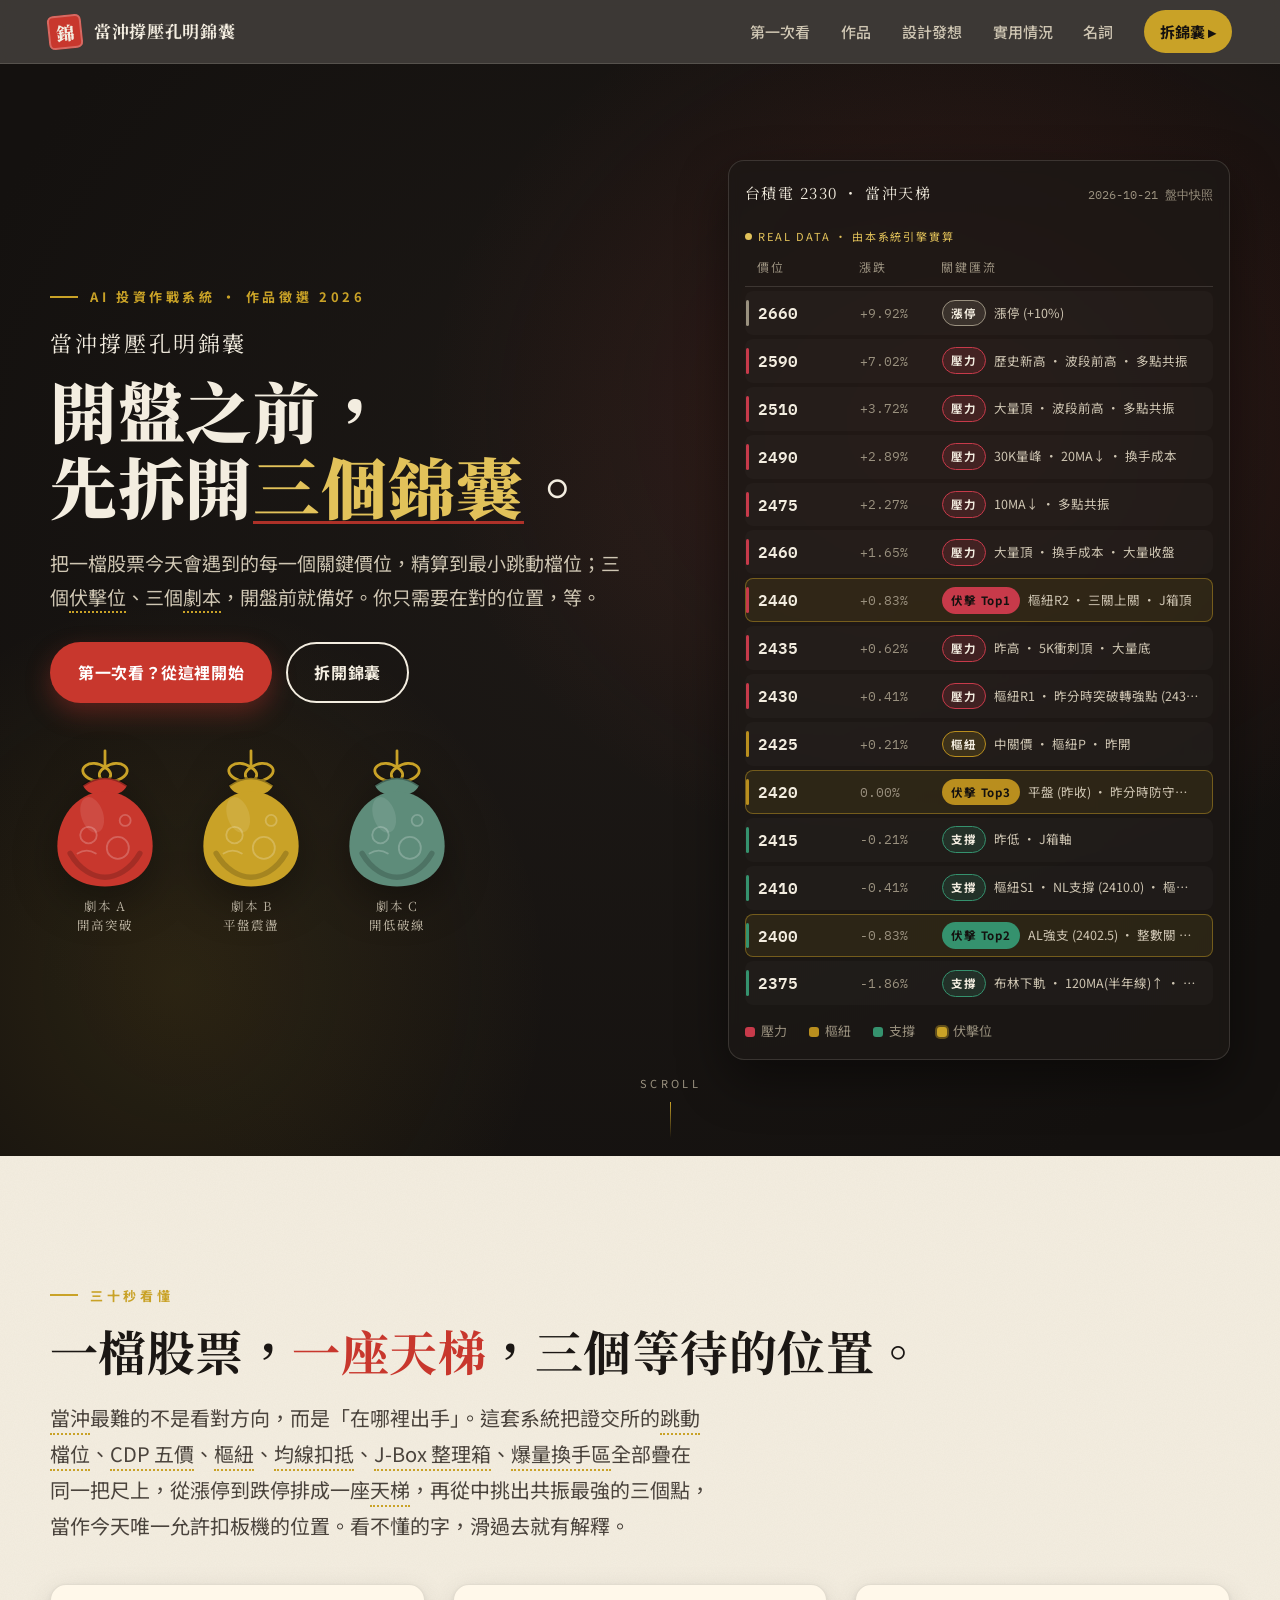
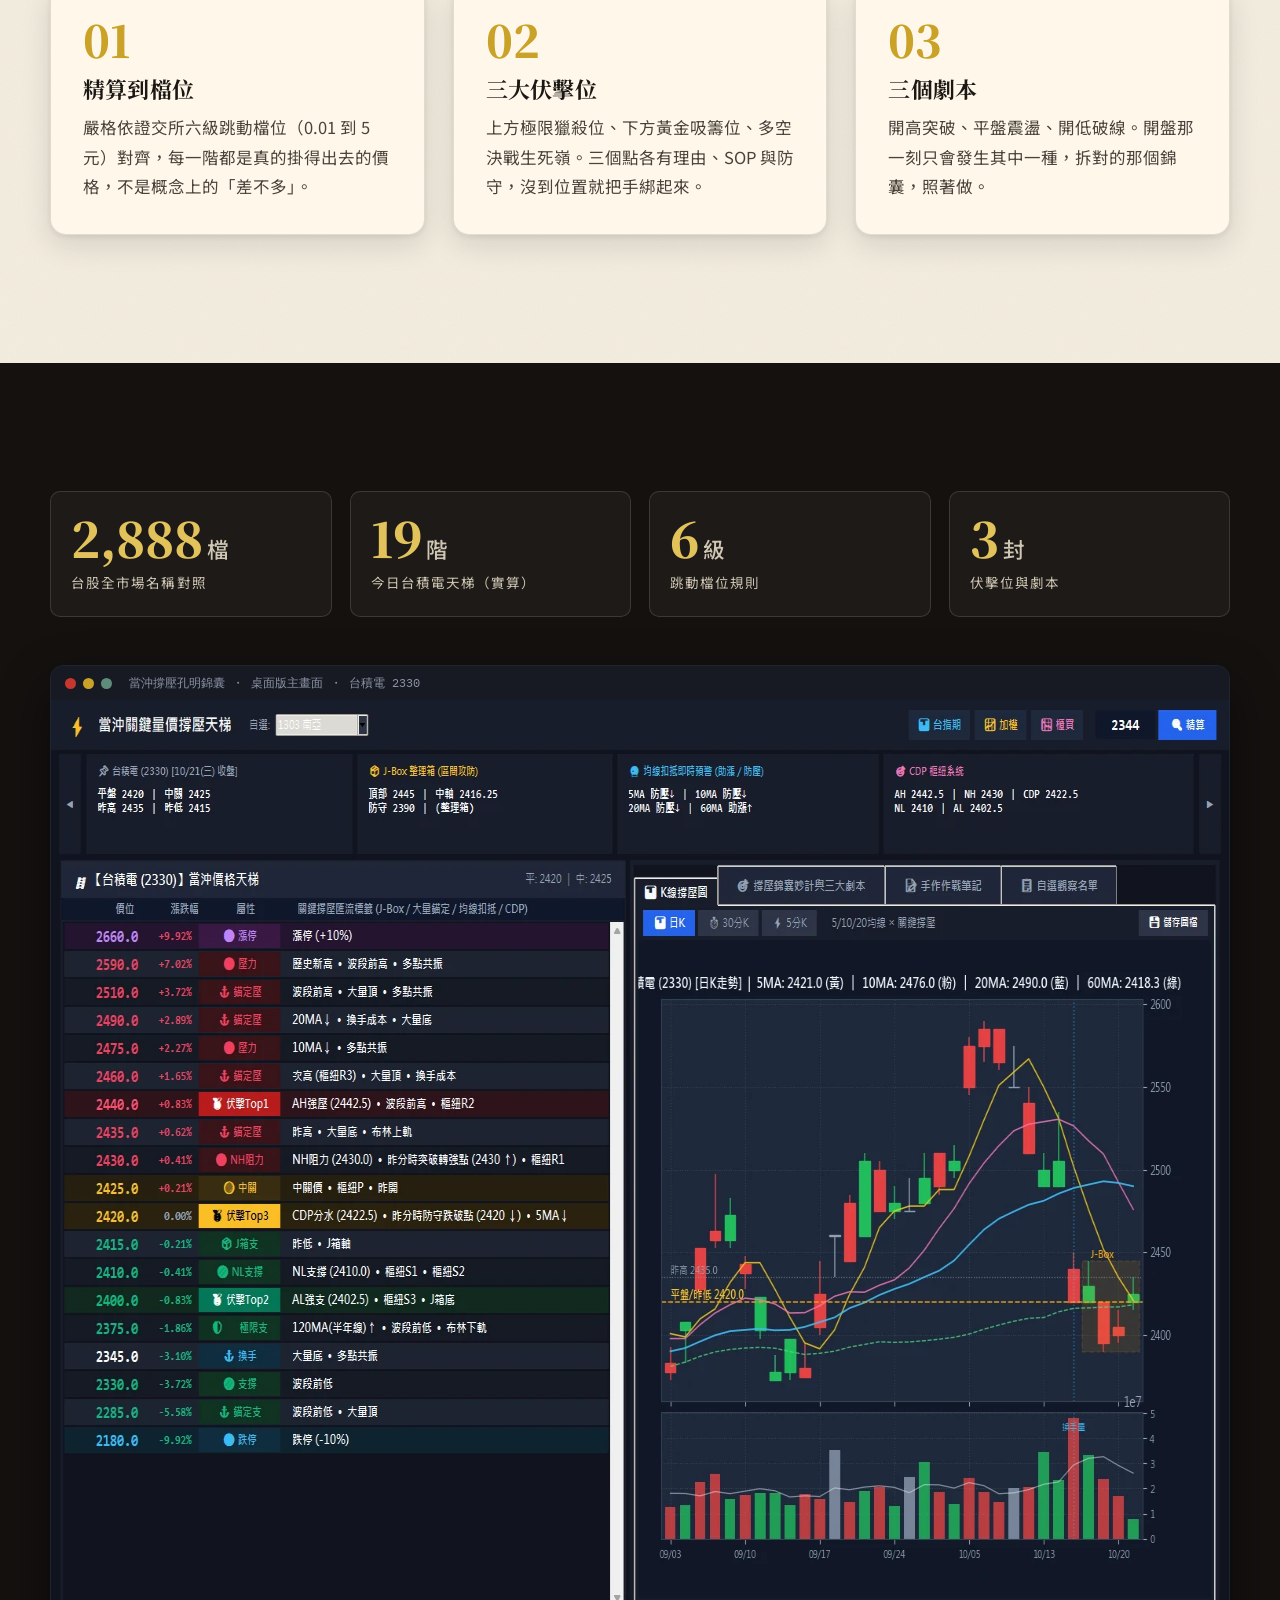
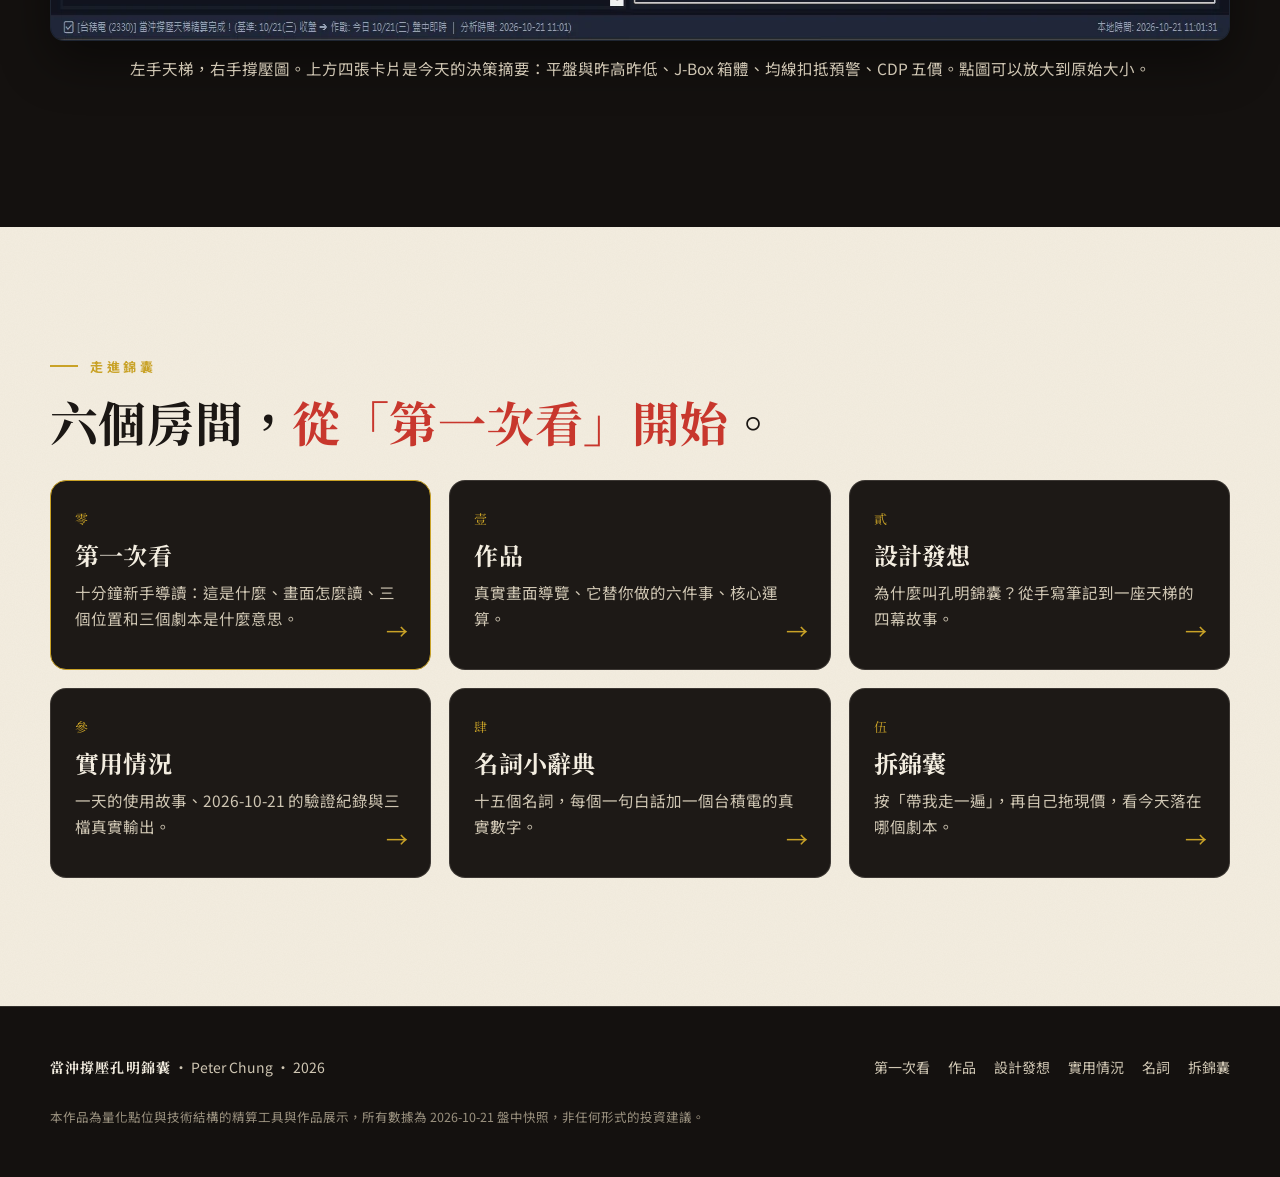
==== commit 34d4708c: "修正手機選單（導覽列 backdrop-filter 讓 fixed 選單失效）、錦囊背面標題顏色與卡片高度、拆錦囊頁的目前頁面按鈕對比、Esc 關閉選單、資源加版本號 Co-Authored-By:" ====
--- a/index.html
+++ b/index.html
@@ -16,7 +16,7 @@
   <link rel="preconnect" href="https://fonts.googleapis.com">
   <link rel="preconnect" href="https://fonts.gstatic.com" crossorigin>
   <link href="https://fonts.googleapis.com/css2?family=Noto+Serif+TC:wght@700;900&family=Noto+Sans+TC:wght@400;500;700&family=IBM+Plex+Mono:wght@400;500;600&display=swap" rel="stylesheet">
-  <link rel="stylesheet" href="assets/css/style.css">
+  <link rel="stylesheet" href="assets/css/style.css?v=20261022">
 </head>
 <body data-page="home">
 <svg width="0" height="0" style="position:absolute" aria-hidden="true">
@@ -156,8 +156,8 @@
   </div>
 </footer>
 
-<script src="assets/data/ladders.js"></script>
-<script src="assets/js/main.js"></script>
-<script src="assets/js/terms.js"></script>
+<script src="assets/data/ladders.js?v=20261022"></script>
+<script src="assets/js/main.js?v=20261022"></script>
+<script src="assets/js/terms.js?v=20261022"></script>
 </body>
 </html>
--- a/assets/css/style.css
+++ b/assets/css/style.css
@@ -132,6 +132,7 @@
   transition: transform 0.3s var(--ease), background 0.3s;
 }
 .nav__links .nav__cta::after { display: none; }
+.nav__links .nav__cta[aria-current="page"] { color: var(--ink); background: var(--gold-2); }
 .nav__links .nav__cta:hover { background: var(--gold-2); transform: translateY(-1px); color: var(--ink); }
 .nav__burger { display: none; width: 44px; height: 44px; border: 0; background: transparent; flex-direction: column; justify-content: center; align-items: center; gap: 5px; }
 .nav__burger span { width: 22px; height: 2px; background: var(--paper); transition: transform 0.3s var(--ease), opacity 0.2s; }
@@ -140,9 +141,15 @@
 @media (max-width: 820px) {
   .nav__burger { display: flex; }
   .nav__links {
-    position: fixed; inset: var(--nav-h) 0 0 0; background: var(--ink); flex-direction: column; justify-content: center;
-    gap: 28px; font-family: var(--serif); font-size: 28px; transform: translateX(100%); transition: transform 0.4s var(--ease);
+    position: absolute; top: 100%; left: 0; right: 0; height: calc(100vh - var(--nav-h)); height: calc(100dvh - var(--nav-h));
+    background: var(--ink); flex-direction: column; justify-content: center; justify-content: safe center; align-items: center;
+    gap: 26px; padding: 28px 0; overflow-y: auto; font-family: var(--serif); font-size: 28px;
+    transform: translateX(100%); transition: transform 0.4s var(--ease); border-top: 1px solid var(--line-ink);
   }
+  .nav__links a { color: var(--paper); }
+  .nav__links a::after { display: none; }
+  .nav__links a[aria-current="page"] { color: var(--gold-2); }
+  .nav__links .nav__cta, .nav__links .nav__cta[aria-current="page"] { color: var(--ink); font-size: 22px; padding: 12px 28px; margin-top: 8px; }
   .nav-open .nav__links { transform: none; }
   .nav-open .nav__burger span:nth-child(1) { transform: translateY(7px) rotate(45deg); }
   .nav-open .nav__burger span:nth-child(2) { opacity: 0; }
@@ -251,12 +258,13 @@
 .pouch-card__front .hint { margin-top: auto; font-size: 13px; letter-spacing: 0.2em; color: var(--gold); }
 .pouch-card__back {
   transform: rotateY(180deg); background: #fff8ea; color: var(--text); border-top: 6px solid var(--accent, var(--cinnabar));
-  gap: 10px; overflow: auto;
-}
-.pouch-card__back h3 { font-size: 22px; margin: 0; display: flex; gap: 10px; align-items: center; }
+  gap: 12px; overflow: visible;
+}
+.pouch-card.open .pouch-card__back { position: relative; inset: auto; min-height: inherit; }
+.pouch-card__back h3, .sec--ink .pouch-card__back h3 { font-size: 22px; margin: 0; display: flex; gap: 10px; align-items: center; color: var(--text); }
 .pouch-card__back .kv { display: grid; grid-template-columns: 64px 1fr; gap: 6px 12px; font-size: 15.5px; line-height: 1.7; }
 .pouch-card__back .kv b { color: var(--accent, var(--cinnabar)); font-family: var(--serif); }
-.pouch-card__back .close { margin-top: auto; align-self: flex-end; }
+.pouch-card__back .close { margin-top: auto; align-self: flex-end; color: var(--text); }
 
 /* ---------- 天梯 ---------- */
 .ladder { display: flex; flex-direction: column; gap: 4px; font-family: var(--mono); font-variant-numeric: tabular-nums; }
@@ -346,7 +354,8 @@
 .stat__k { margin-top: 8px; font-size: 13.5px; letter-spacing: 0.08em; color: var(--text-on-ink-2); }
 
 /* ---------- 截圖導覽（步進器：全寬舞台＋下方步驟卡） ---------- */
-.tour { display: flex; flex-direction: column; gap: 18px; outline: none; }
+.tour { display: grid; grid-template-columns: minmax(0, 1fr) 340px; gap: 18px 22px; align-items: start; outline: none; }
+@media (max-width: 1100px) { .tour { grid-template-columns: 1fr; } }
 .tour:focus-visible .zstage { box-shadow: 0 0 0 3px var(--gold), var(--shadow-ink); }
 .tour__spot {
   position: absolute; border: 3px solid var(--cinnabar); border-radius: 10px; pointer-events: none;
@@ -355,14 +364,14 @@
 }
 .tour__spot.is-on { opacity: 1; }
 .tour__spot .seal { position: absolute; right: -14px; top: -22px; font-size: 13px; padding: 3px 6px; background: var(--paper); transform-origin: 0 100%; transform: rotate(-6deg) scale(calc(1 / var(--s, 1))); }
-.tour__steps { position: relative; display: grid; grid-template-columns: repeat(6, 1fr); gap: 10px; }
-@media (max-width: 1100px) { .tour__steps { grid-template-columns: repeat(3, 1fr); } }
+.tour__steps { position: sticky; top: calc(var(--nav-h) + 12px); display: flex; flex-direction: column; gap: 8px; }
+@media (max-width: 1100px) { .tour__steps { position: relative; top: auto; display: grid; grid-template-columns: repeat(3, 1fr); gap: 10px; } }
 @media (max-width: 640px) {
-  .tour__steps { display: flex; overflow-x: auto; scroll-snap-type: x mandatory; padding-bottom: 6px; scrollbar-width: thin; }
+  .tour__steps { display: flex; flex-direction: row; overflow-x: auto; scroll-snap-type: x mandatory; padding-bottom: 6px; scrollbar-width: thin; }
   .tour__step { flex: 0 0 78%; scroll-snap-align: start; }
 }
 .tour__step {
-  text-align: left; display: grid; grid-template-columns: 30px 1fr; gap: 10px; padding: 14px 14px 12px; border-radius: var(--r-sm); align-items: start;
+  text-align: left; display: grid; grid-template-columns: 30px 1fr; gap: 10px; padding: 12px 14px 10px; border-radius: var(--r-sm); align-items: start;
   border: 1px solid var(--line); background: transparent; color: inherit; transition: background 0.3s, border-color 0.3s;
 }
 .tour__step:hover { background: rgba(20, 17, 15, 0.04); }
@@ -370,7 +379,7 @@
 .tour__step b { font-family: var(--serif); font-size: 19px; color: var(--mute-2); line-height: 1.25; }
 .tour__step.is-on b { color: var(--cinnabar); }
 .tour__step h4 { margin: 0 0 4px; font-size: 16.5px; }
-.tour__step p { margin: 0; font-size: 15px; color: var(--text-2); line-height: 1.65; }
+.tour__step p { margin: 0; font-size: 14.5px; color: var(--text-2); line-height: 1.6; }
 .tour__bar { height: 3px; background: var(--line); border-radius: 3px; overflow: hidden; margin-top: 8px; }
 .tour__bar i { display: block; height: 100%; width: 0; background: var(--cinnabar); }
 .tour__step.is-on .tour__bar i { animation: bar var(--tour-dur, 5s) linear forwards; }
@@ -550,7 +559,8 @@
 .gl__ex b { color: var(--cinnabar); font-family: var(--serif); margin-right: 6px; }
 
 /* ---------- 看懂主畫面（熱點＋放大舞台） ---------- */
-.hotmap { display: flex; flex-direction: column; gap: 18px; }
+.hotmap { display: grid; grid-template-columns: minmax(0, 1fr) 340px; gap: 18px 22px; align-items: start; }
+@media (max-width: 1100px) { .hotmap { grid-template-columns: 1fr; } }
 .hot {
   position: absolute; width: 30px; height: 30px; margin: -15px 0 0 -15px; border-radius: 50%; border: 2px solid #fff;
   background: var(--cinnabar); color: #fff; font: 700 13px var(--mono); display: grid; place-items: center; cursor: pointer; padding: 0;
@@ -564,18 +574,19 @@
 @keyframes ring { 0% { transform: scale(0.7); opacity: 1; } 100% { transform: scale(1.45); opacity: 0; } }
 @media (max-width: 600px) { .hot { width: 24px; height: 24px; margin: -12px 0 0 -12px; font-size: 11.5px; } }
 .hotmap__panel {
-  background: #fff8ea; border: 1px solid var(--line); border-radius: var(--r); padding: 22px 26px; box-shadow: var(--shadow);
-  display: grid; grid-template-columns: 1.15fr 1fr; gap: 18px 32px; align-items: start;
-}
+  background: #fff8ea; border: 1px solid var(--line); border-radius: var(--r); padding: 20px 22px; box-shadow: var(--shadow);
+  display: flex; flex-direction: column; gap: 14px; position: sticky; top: calc(var(--nav-h) + 12px);
+}
+@media (max-width: 1100px) { .hotmap__panel { position: static; display: grid; grid-template-columns: 1.15fr 1fr; gap: 18px 32px; align-items: start; padding: 22px 26px; } }
 @media (max-width: 860px) { .hotmap__panel { grid-template-columns: 1fr; } }
 .hotmap__panel > * { min-width: 0; }
 .hotmap__panel .k { font-family: var(--mono); color: var(--cinnabar); font-size: 13px; letter-spacing: 0.12em; }
-.hotmap__panel h3 { font-size: 22px; margin: 4px 0 8px; }
-.hotmap__panel p { margin: 0; font-size: 17px; color: var(--text-2); }
+.hotmap__panel h3 { font-size: 21px; margin: 4px 0 6px; }
+.hotmap__panel p { margin: 0; font-size: 16.5px; color: var(--text-2); line-height: 1.7; }
 .hotmap__ctrl { display: flex; flex-wrap: wrap; gap: 8px; align-items: center; }
 .hotmap__nav { display: inline-flex; gap: 6px; margin-left: auto; }
 .hotmap__nav button { width: 38px; height: 38px; border-radius: 50%; border: 1px solid var(--line); background: #fff; font-size: 18px; line-height: 1; }
-.hotmap__list { position: relative; display: flex; flex-wrap: wrap; gap: 6px; margin-top: 14px; padding-top: 14px; border-top: 1px solid var(--line); }
+.hotmap__list { position: relative; display: flex; flex-wrap: wrap; gap: 6px; margin-top: 12px; padding-top: 12px; border-top: 1px solid var(--line); }
 .hotmap__list button { font-size: 13.5px; padding: 6px 11px; border-radius: 999px; border: 1px solid var(--line); background: #fff; color: var(--text-2); position: relative; overflow: hidden; white-space: nowrap; }
 .hotmap__list button.is-on { background: var(--cinnabar); color: #fff; border-color: transparent; }
 .hotmap.is-auto .hotmap__list button.is-on::after { content: ""; position: absolute; left: 0; bottom: 0; height: 3px; width: 0; background: var(--gold); animation: bar var(--auto-dur, 7s) linear forwards; }
@@ -621,14 +632,15 @@
 @media (min-width: 821px) and (max-width: 1100px) { .nav__links { gap: 14px; font-size: 14px; } .nav__brand .nav__name { font-size: 15px; } }
 
 /* ---------- 寬版容器 ---------- */
-.wrap--wide { width: min(100% - var(--gutter) * 2, 1440px); margin-inline: auto; }
+.wrap--wide { width: min(100% - var(--gutter) * 2, 1600px); margin-inline: auto; }
 
 /* ---------- 放大舞台（桌面版畫面放大到 1:1） ---------- */
 .zstage {
   position: relative; border-radius: var(--r); overflow: hidden; background: #0b1220; box-shadow: var(--shadow-ink);
   aspect-ratio: 1920 / 1129; touch-action: pan-y; user-select: none; -webkit-user-select: none; outline: none;
 }
-@media (max-width: 760px) { .zstage { aspect-ratio: auto; height: min(62vh, 560px); border-radius: 12px; } }
+@media (max-width: 1100px) { .zstage { max-height: 56vh; } }
+@media (max-width: 760px) { .zstage { aspect-ratio: auto; height: min(46vh, 420px); border-radius: 12px; } }
 .zstage:focus-visible { box-shadow: 0 0 0 3px var(--gold), var(--shadow-ink); }
 .zstage.is-zoomed { cursor: grab; }
 .zstage.is-dragging { cursor: grabbing; }
